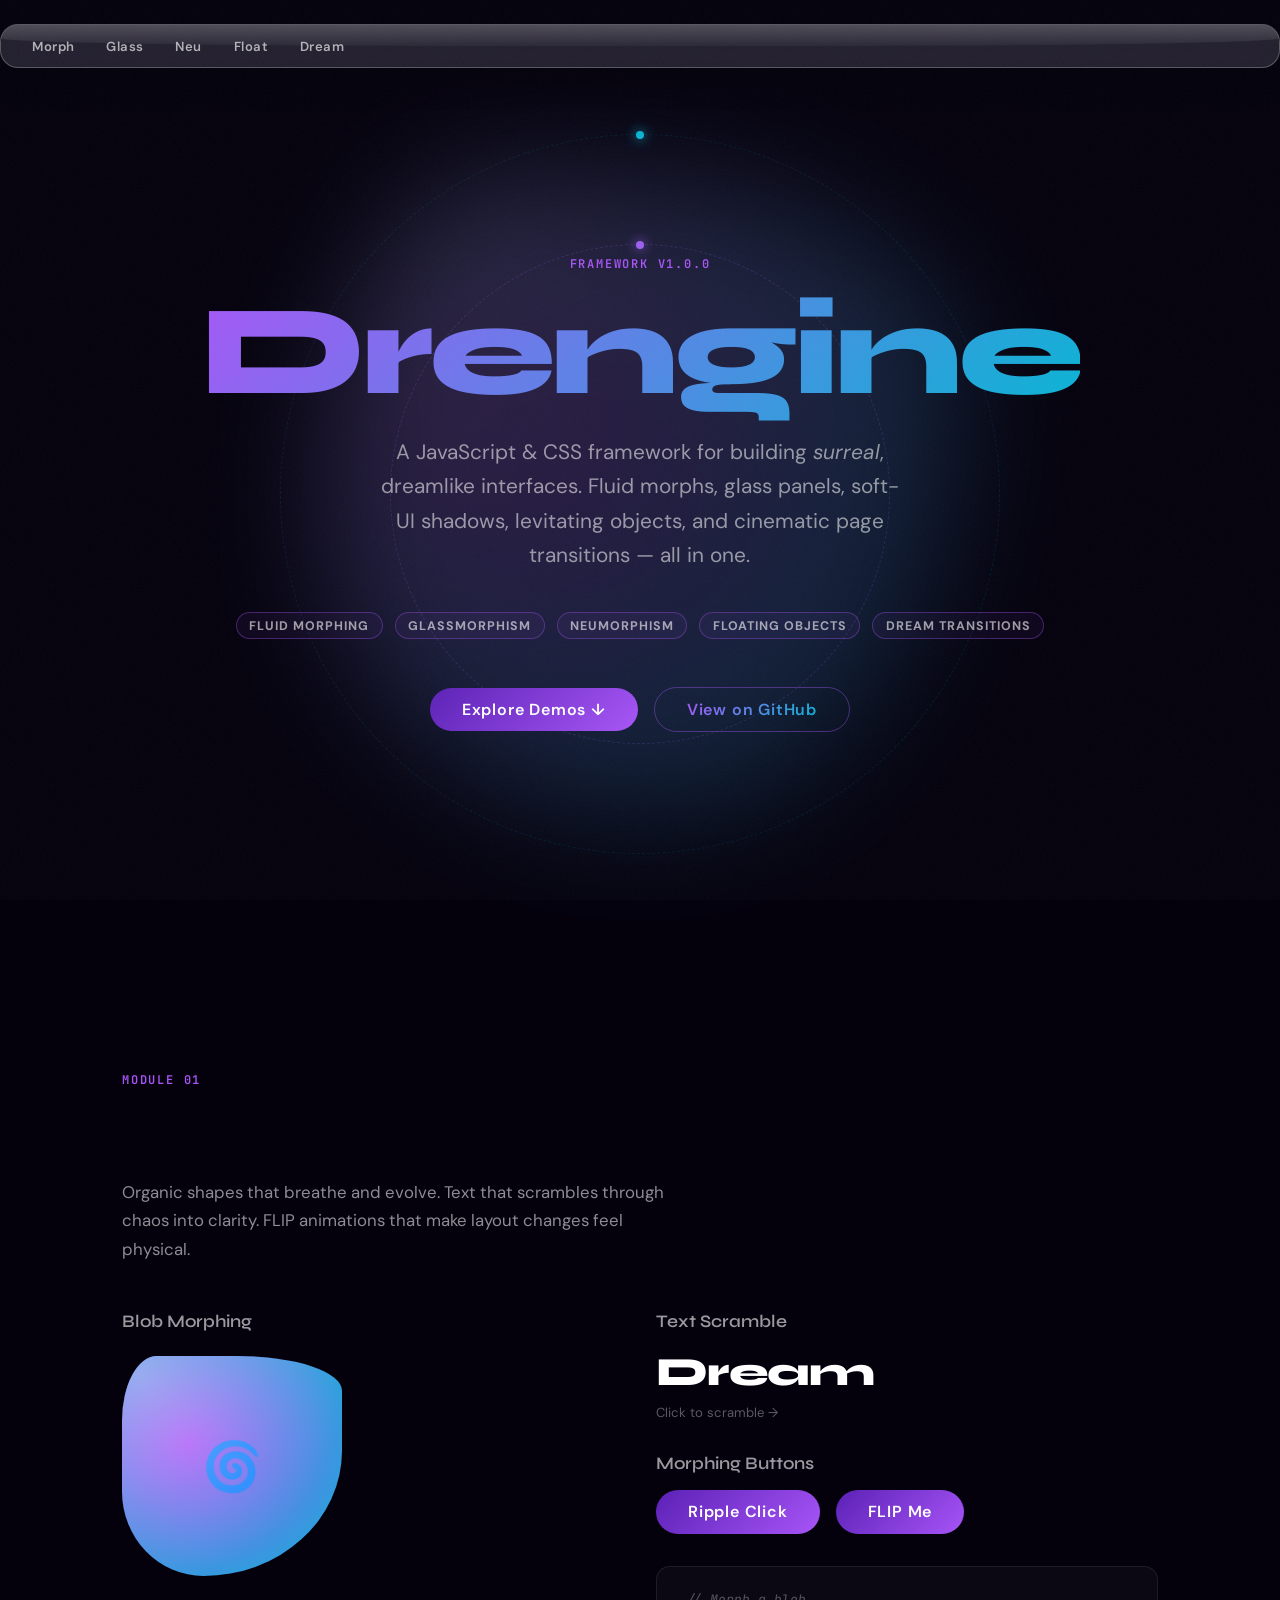
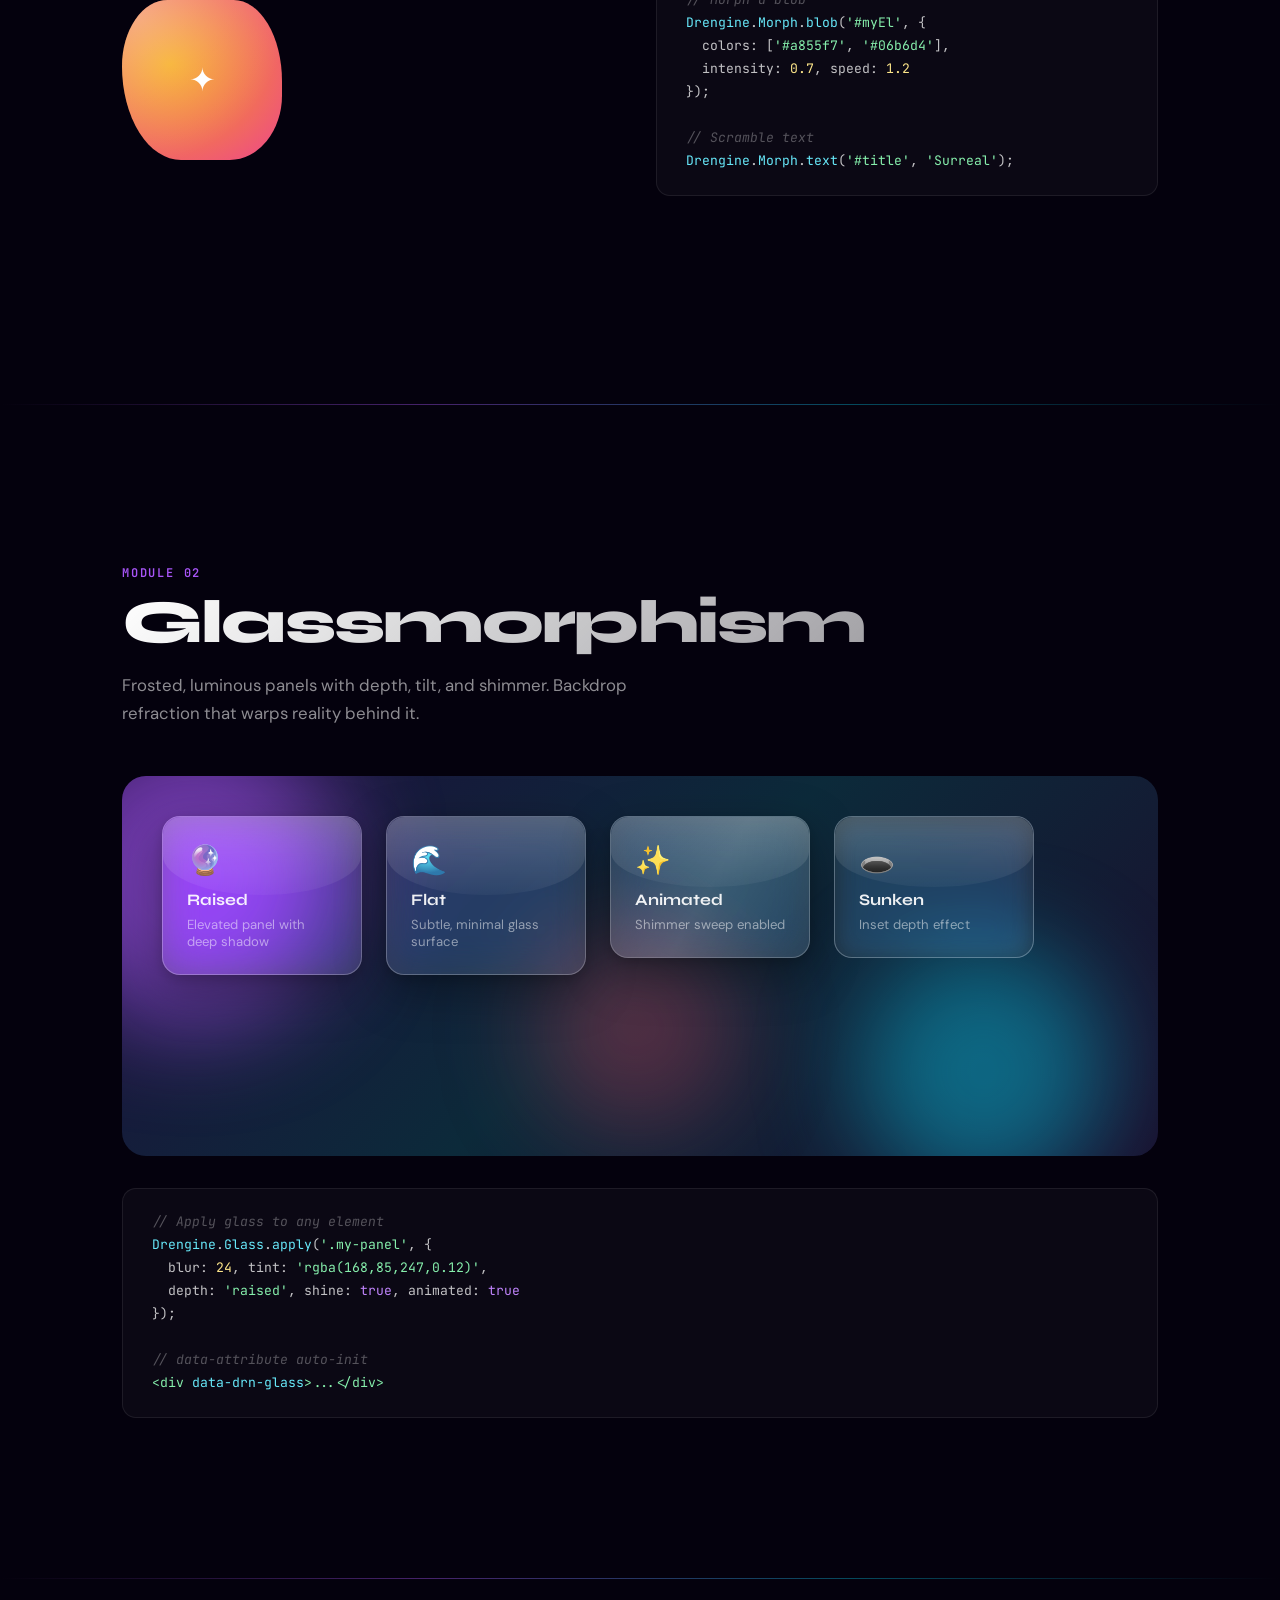
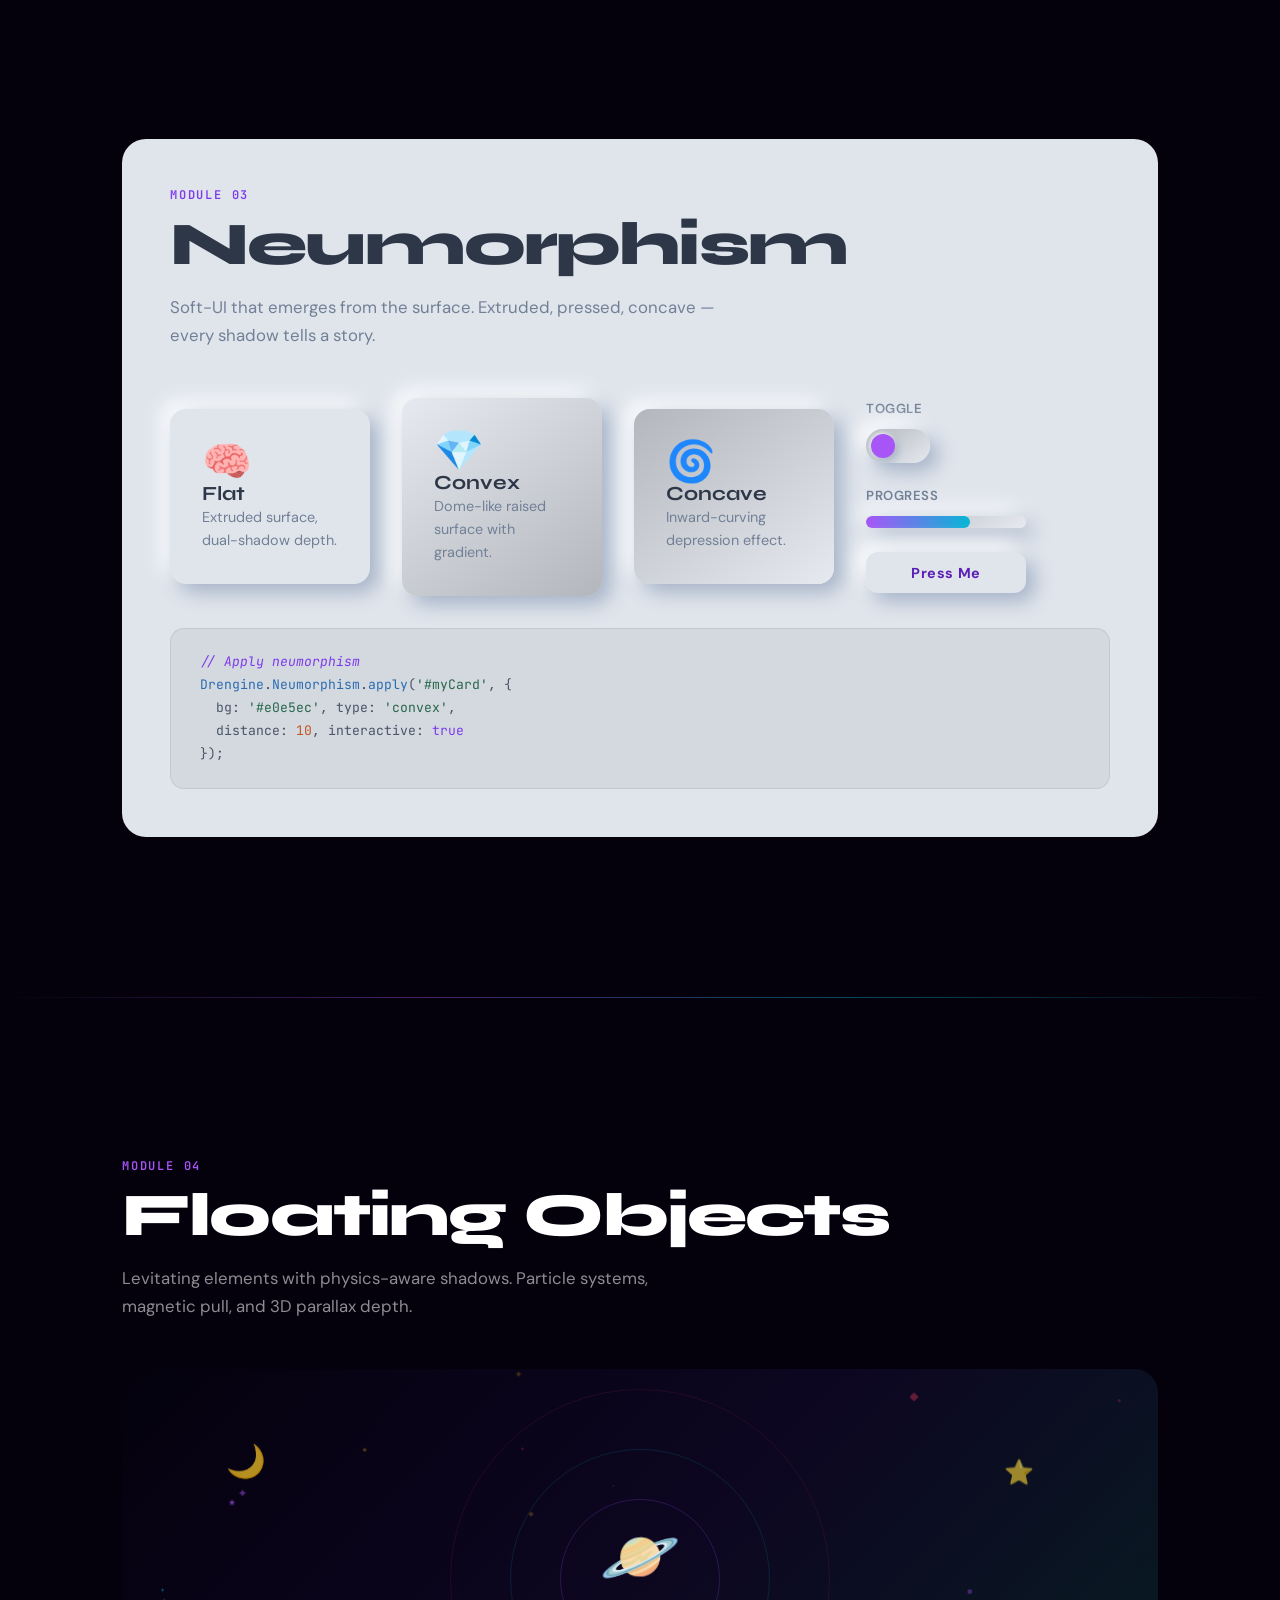
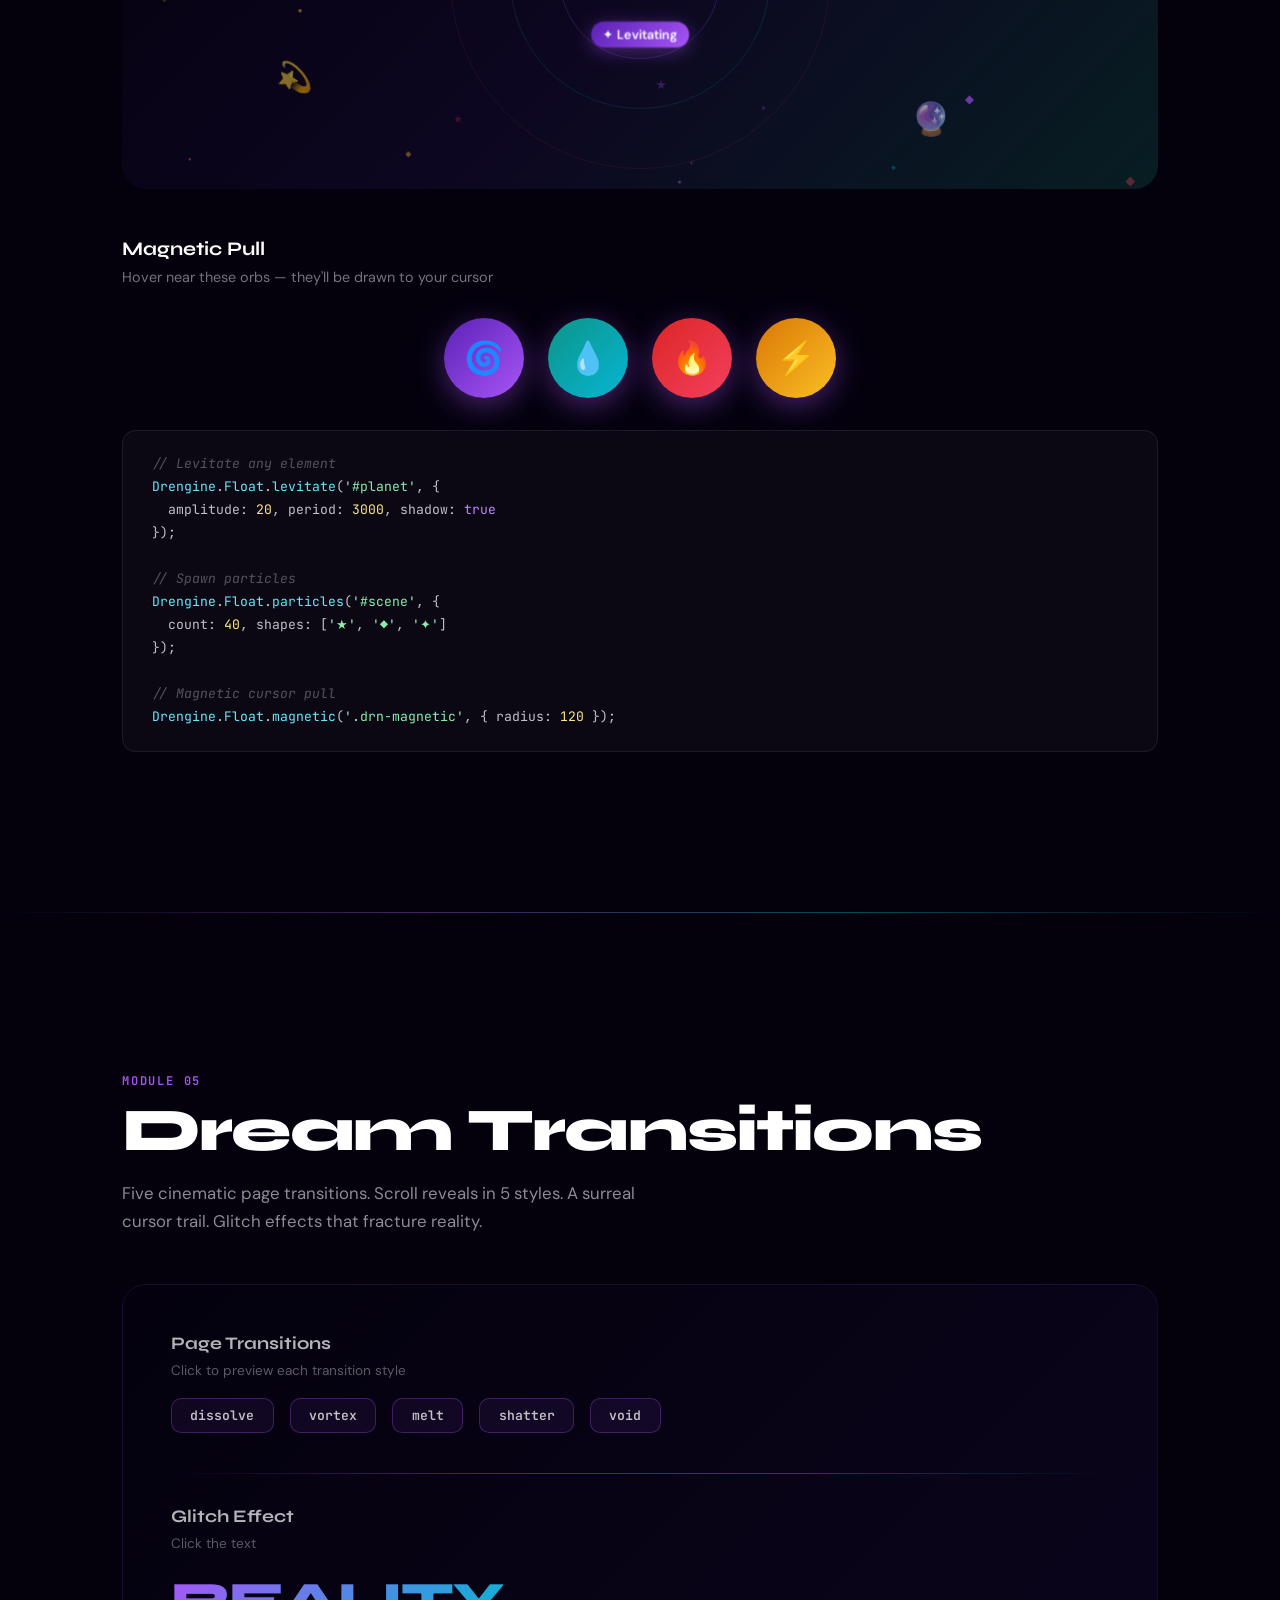
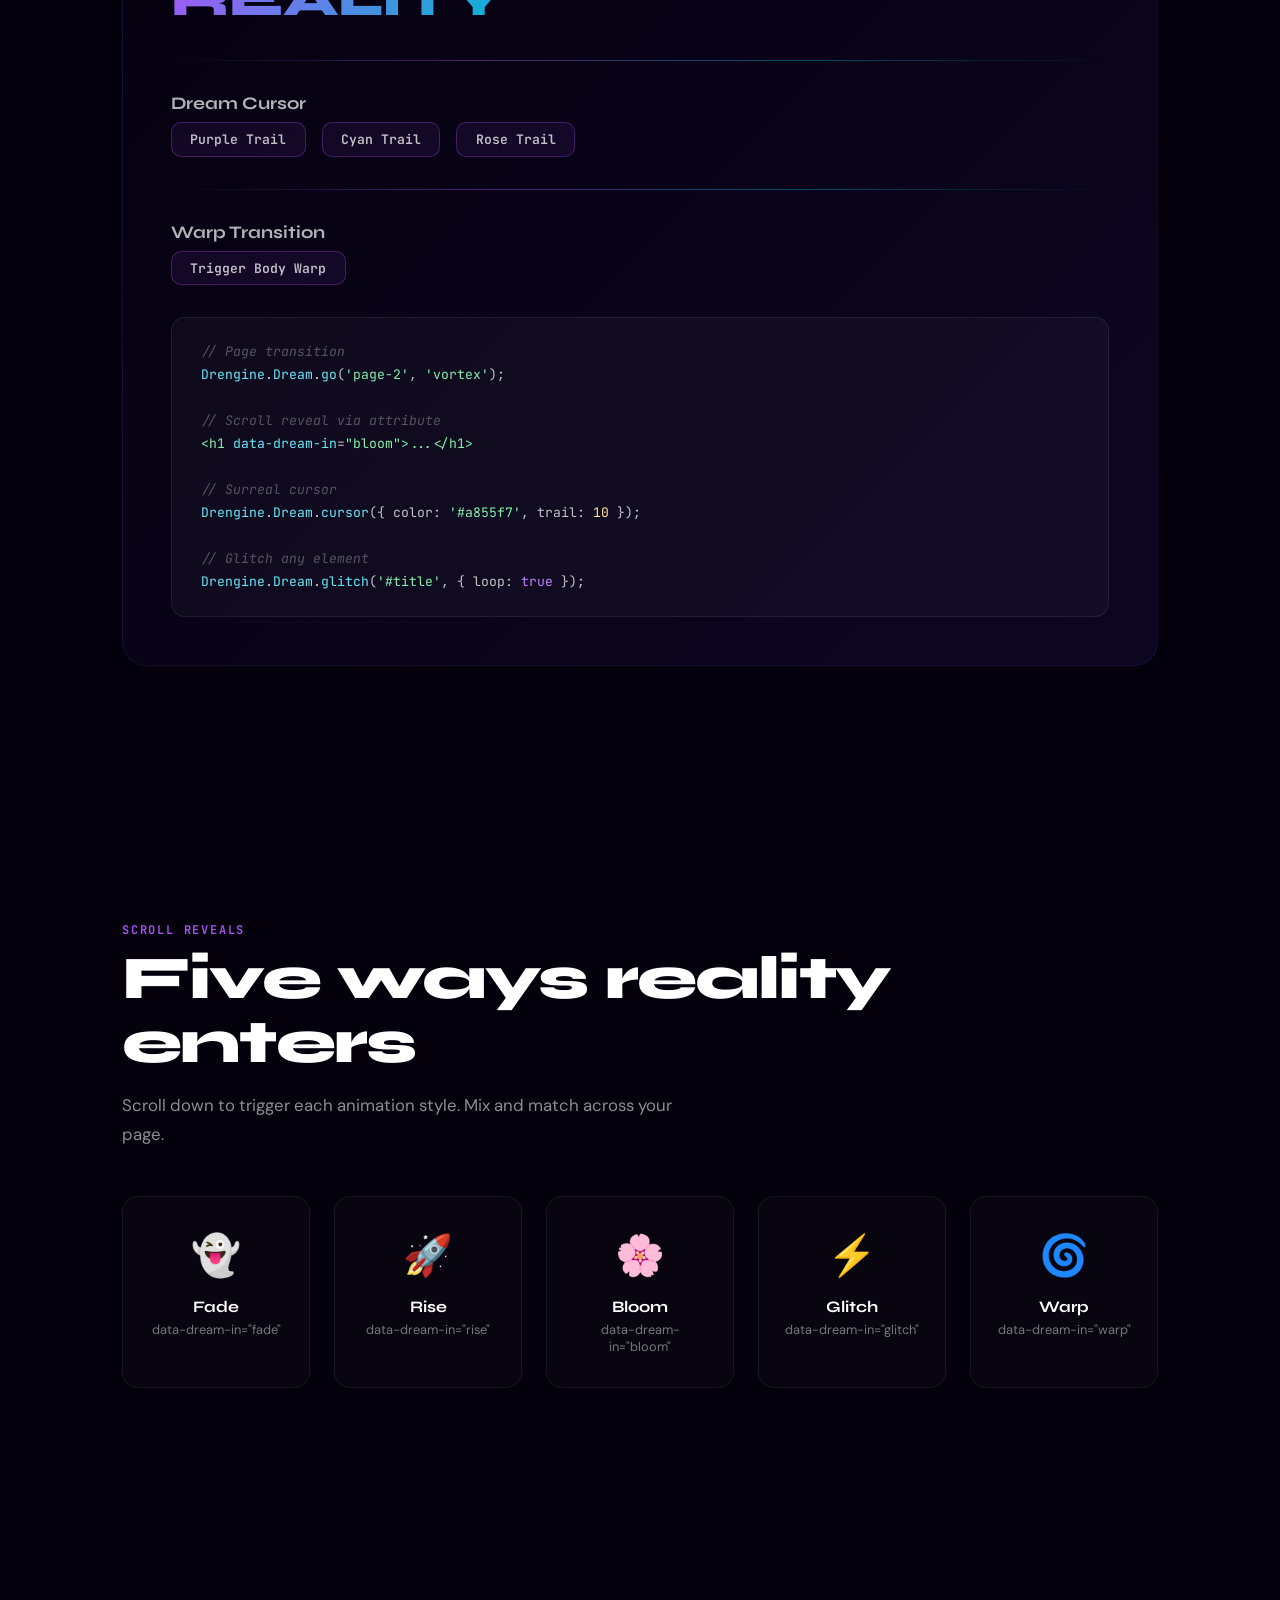
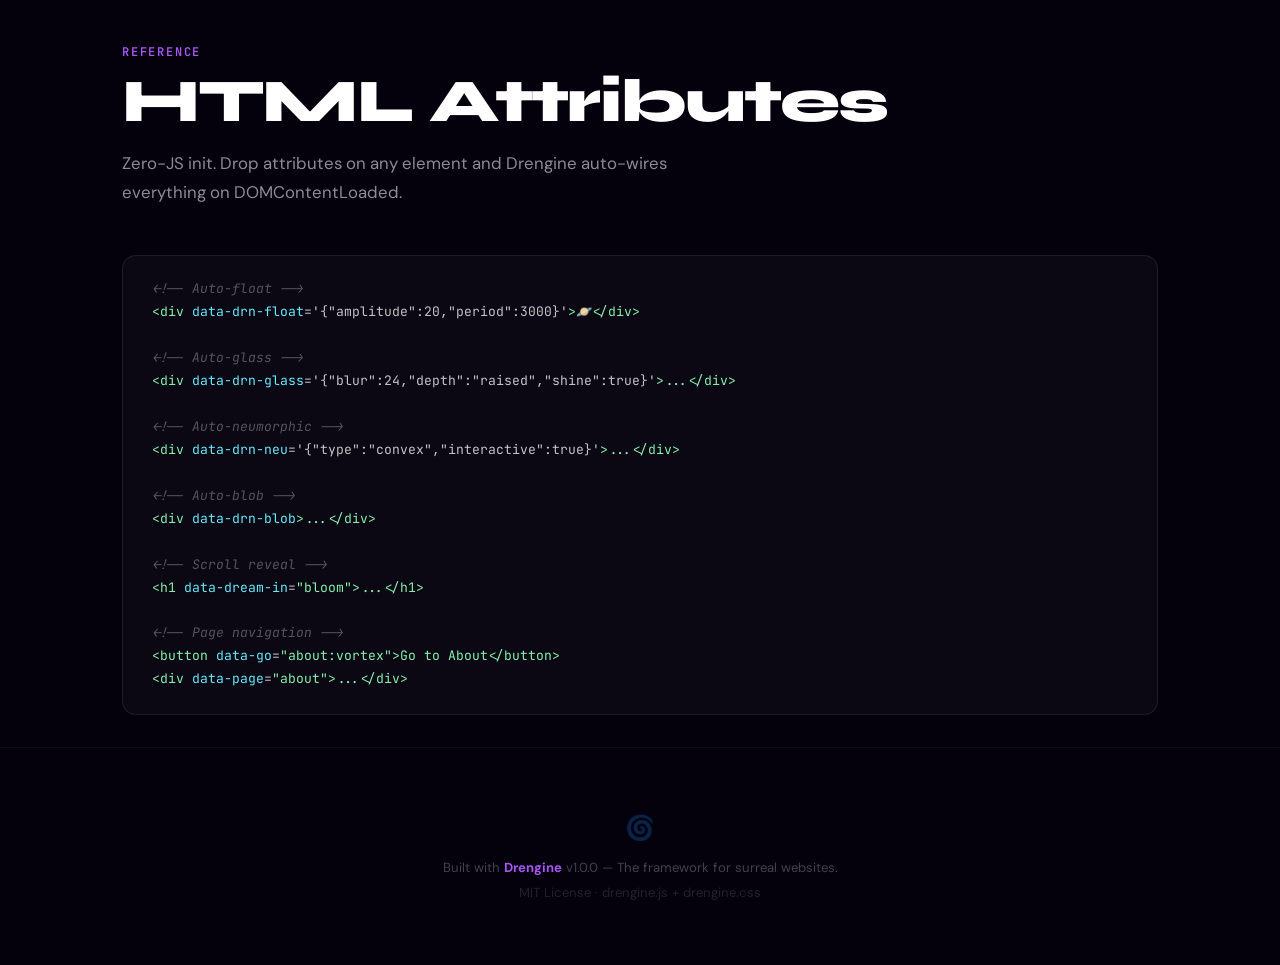
==== index.html @ a4bec778 "Add files via upload" ====
<!DOCTYPE html>
<html lang="en">
<head>
  <meta charset="UTF-8" />
  <meta name="viewport" content="width=device-width, initial-scale=1.0" />
  <title>Drengine — Surreal Web Framework Demo</title>

  <!-- Fonts -->
  <link rel="preconnect" href="https://fonts.googleapis.com" />
  <link rel="preconnect" href="https://fonts.gstatic.com" crossorigin />
  <link href="https://fonts.googleapis.com/css2?family=Syne:wght@400;700;800&family=DM+Sans:ital,opsz,wght@0,9..40,300;0,9..40,400;0,9..40,600;1,9..40,300&family=JetBrains+Mono:wght@400;600&display=swap" rel="stylesheet" />

  <!-- Drengine CSS -->
  <link rel="stylesheet" href="drengine.css" />

  <style>
    /* ── Page Shell ───────────────────────────────────────────────── */
    html { scroll-behavior: smooth; }

    body {
      background: #04010d;
      color: #fff;
      font-family: 'DM Sans', sans-serif;
      overflow-x: hidden;
    }

    /* ── Navbar ───────────────────────────────────────────────────── */
    nav {
      position: fixed;
      top: 1.5rem;
      left: 50%;
      transform: translateX(-50%);
      z-index: 1000;
      display: flex;
      gap: 0.5rem;
      padding: 0.5rem 1.2rem;
      border-radius: 99px;
    }

    nav a {
      color: rgba(255,255,255,0.65);
      text-decoration: none;
      font-size: 0.82rem;
      font-weight: 600;
      padding: 0.35em 0.9em;
      border-radius: 99px;
      transition: color 0.2s, background 0.2s;
      letter-spacing: 0.04em;
    }
    nav a:hover { color: #fff; background: rgba(168,85,247,0.25); }

    /* ── Section layout ───────────────────────────────────────────── */
    section {
      padding: 8rem 2rem;
      max-width: 1100px;
      margin: 0 auto;
    }

    .section-tag {
      font-size: 0.75rem;
      letter-spacing: 0.15em;
      text-transform: uppercase;
      color: var(--drn-aurora);
      margin-bottom: 0.6rem;
      font-family: 'JetBrains Mono', monospace;
      font-weight: 600;
    }

    .section-title {
      font-family: 'Syne', serif;
      font-size: clamp(2.2rem, 5vw, 3.8rem);
      font-weight: 800;
      line-height: 1.05;
      letter-spacing: -0.03em;
      margin-bottom: 1rem;
    }

    .section-desc {
      font-size: 1.05rem;
      line-height: 1.7;
      color: rgba(255,255,255,0.55);
      max-width: 560px;
      margin-bottom: 3rem;
    }

    /* ── Demo grids ───────────────────────────────────────────────── */
    .demo-grid {
      display: grid;
      gap: 2rem;
    }
    .demo-grid--2 { grid-template-columns: repeat(auto-fit, minmax(280px, 1fr)); }
    .demo-grid--3 { grid-template-columns: repeat(auto-fit, minmax(220px, 1fr)); }

    /* ── Hero ─────────────────────────────────────────────────────── */
    #hero {
      min-height: 100vh;
      display: flex;
      flex-direction: column;
      align-items: center;
      justify-content: center;
      text-align: center;
      position: relative;
      padding: 0 2rem;
      overflow: hidden;
    }

    #hero .hero-blob {
      position: absolute;
      width: 640px;
      height: 640px;
      opacity: 0.25;
      filter: blur(60px);
      top: 50%;
      left: 50%;
      transform: translate(-50%, -50%);
    }

    #hero .hero-content { position: relative; z-index: 2; }

    #hero h1 {
      font-family: 'Syne', serif;
      font-size: clamp(3.5rem, 10vw, 8rem);
      font-weight: 800;
      letter-spacing: -0.04em;
      line-height: 0.95;
      margin-bottom: 1.4rem;
    }

    #hero p {
      font-size: clamp(1rem, 2vw, 1.3rem);
      color: rgba(255,255,255,0.55);
      max-width: 520px;
      margin: 0 auto 2.5rem;
      line-height: 1.65;
    }

    .hero-badges {
      display: flex;
      gap: 0.75rem;
      flex-wrap: wrap;
      justify-content: center;
      margin-bottom: 3rem;
    }

    .hero-badge {
      padding: 0.35em 1em;
      border-radius: 99px;
      font-size: 0.78rem;
      font-weight: 700;
      letter-spacing: 0.08em;
      text-transform: uppercase;
      border: 1px solid rgba(168,85,247,0.35);
      color: rgba(255,255,255,0.6);
      background: rgba(168,85,247,0.06);
    }

    /* orbital decoration */
    .orbit-wrap {
      position: absolute;
      width: 500px;
      height: 500px;
      border-radius: 50%;
      border: 1px dashed rgba(168,85,247,0.2);
      top: 50%;
      left: 50%;
      transform: translate(-50%, -50%);
      animation: spin-slow 25s linear infinite;
      pointer-events: none;
    }
    .orbit-wrap--2 {
      width: 720px;
      height: 720px;
      border-color: rgba(6,182,212,0.12);
      animation-duration: 40s;
      animation-direction: reverse;
    }

    @keyframes spin-slow { to { transform: translate(-50%, -50%) rotate(360deg); } }

    .orbit-dot {
      position: absolute;
      width: 8px; height: 8px;
      border-radius: 50%;
      background: var(--drn-aurora);
      top: -4px; left: 50%;
      margin-left: -4px;
      box-shadow: 0 0 12px var(--drn-aurora);
    }
    .orbit-dot--cyan { background: var(--drn-cyan); box-shadow: 0 0 12px var(--drn-cyan); }

    /* ── Code block ───────────────────────────────────────────────── */
    .code-block {
      background: rgba(255,255,255,0.03);
      border: 1px solid rgba(255,255,255,0.08);
      border-radius: 14px;
      padding: 1.4rem 1.8rem;
      font-family: 'JetBrains Mono', monospace;
      font-size: 0.82rem;
      line-height: 1.75;
      color: rgba(255,255,255,0.75);
      overflow-x: auto;
    }
    .code-block .c-keyword { color: #c084fc; }
    .code-block .c-fn      { color: #67e8f9; }
    .code-block .c-str     { color: #86efac; }
    .code-block .c-comment { color: rgba(255,255,255,0.3); font-style: italic; }
    .code-block .c-num     { color: #fde68a; }

    /* ── Morph section ────────────────────────────────────────────── */
    .blob-demo {
      width: 220px; height: 220px;
      display: flex; align-items: center; justify-content: center;
      font-size: 3rem;
    }

    .btn-row { display: flex; gap: 1rem; flex-wrap: wrap; align-items: center; }

    /* ── Glass section ────────────────────────────────────────────── */
    .glass-scene {
      position: relative;
      min-height: 380px;
      border-radius: 24px;
      overflow: hidden;
      background: linear-gradient(135deg, #1e0f3c, #0c2a3a, #1a0f2e);
    }

    .glass-scene__bg-blobs {
      position: absolute;
      inset: 0;
      pointer-events: none;
    }

    .bg-blob {
      position: absolute;
      border-radius: 50%;
      filter: blur(50px);
    }

    .glass-cards {
      position: relative;
      z-index: 2;
      display: flex;
      flex-wrap: wrap;
      gap: 1.5rem;
      padding: 2.5rem;
      align-items: flex-start;
    }

    .g-card { padding: 1.5rem; width: 200px; }

    .g-card__icon { font-size: 1.8rem; margin-bottom: 0.7rem; }
    .g-card__label {
      font-family: 'Syne', serif;
      font-size: 1rem; font-weight: 700;
      margin-bottom: 0.4rem;
      color: rgba(255,255,255,0.92);
    }
    .g-card__sub { font-size: 0.82rem; color: rgba(255,255,255,0.5); }

    /* ── Neumorphism section ──────────────────────────────────────── */
    .neu-scene {
      background: #e0e5ec;
      border-radius: 24px;
      padding: 3rem;
    }

    .neu-scene .section-title,
    .neu-scene .section-tag,
    .neu-scene .section-desc { color: #2d3748; }
    .neu-scene .section-tag  { color: #7c3aed; }
    .neu-scene .section-desc { color: #718096; }

    .neu-grid {
      display: flex; gap: 2rem; flex-wrap: wrap; align-items: center;
    }

    .neu-card-demo {
      padding: 2rem;
      width: 200px;
    }

    .neu-toggle {
      width: 64px; height: 34px;
      border-radius: 99px;
      position: relative;
      cursor: pointer;
      transition: 0.3s;
    }

    .neu-toggle::after {
      content: '';
      position: absolute;
      width: 24px; height: 24px;
      border-radius: 50%;
      top: 5px; left: 5px;
      background: #a855f7;
      transition: transform 0.3s var(--drn-ease-spring),
                  box-shadow 0.3s ease;
      box-shadow: 3px 3px 8px #a3b1c6, -1px -1px 5px #fff;
    }

    .neu-toggle.on::after { transform: translateX(30px); }

    .neu-progress-wrap {
      width: 160px;
    }

    .neu-progress-track {
      height: 12px;
      border-radius: 99px;
      overflow: hidden;
      margin-top: 0.75rem;
    }

    .neu-progress-fill {
      height: 100%;
      background: linear-gradient(90deg, #a855f7, #06b6d4);
      border-radius: 99px;
      width: 65%;
      transition: width 0.6s var(--drn-ease-spring);
    }

    .neu-label {
      font-family: 'DM Sans', sans-serif;
      font-size: 0.82rem;
      color: #718096;
      font-weight: 600;
      letter-spacing: 0.04em;
      text-transform: uppercase;
    }

    /* ── Float section ────────────────────────────────────────────── */
    .float-scene {
      position: relative;
      min-height: 420px;
      border-radius: 24px;
      overflow: hidden;
      background: linear-gradient(135deg, #04010d, #0d0621, #071e22);
    }

    .float-center {
      position: absolute;
      top: 50%; left: 50%;
      transform: translate(-50%, -50%);
      text-align: center;
    }

    .float-icon {
      font-size: 4rem;
      display: block;
      margin: 0 auto 1rem;
    }

    .float-ring {
      position: absolute;
      top: 50%; left: 50%;
      transform: translate(-50%, -50%);
      border-radius: 50%;
      border: 1px solid rgba(168,85,247,0.2);
    }

    .float-ring:nth-child(1) { width: 160px; height: 160px; animation: drn-ring-pulse 2.5s ease-in-out infinite; }
    .float-ring:nth-child(2) { width: 260px; height: 260px; animation: drn-ring-pulse 3.5s ease-in-out infinite 0.5s; border-color: rgba(6,182,212,0.15); }
    .float-ring:nth-child(3) { width: 380px; height: 380px; animation: drn-ring-pulse 5s ease-in-out infinite 1s; border-color: rgba(244,63,94,0.1); }

    .mag-demo {
      display: flex; gap: 1.5rem; flex-wrap: wrap; justify-content: center;
      margin-top: 2rem;
    }

    .mag-item {
      width: 80px; height: 80px;
      border-radius: 50%;
      background: linear-gradient(135deg, var(--drn-iris), var(--drn-aurora));
      display: flex; align-items: center; justify-content: center;
      font-size: 2rem;
      cursor: none;
      box-shadow: 0 8px 30px rgba(168,85,247,0.4);
      transition: transform 0.1s linear;
    }

    /* ── Dream section ────────────────────────────────────────────── */
    .dream-scene {
      background: linear-gradient(135deg, #04010d, #0d0621);
      border-radius: 24px;
      padding: 3rem;
      border: 1px solid rgba(168,85,247,0.1);
    }

    .transition-btns {
      display: flex; gap: 1rem; flex-wrap: wrap;
    }

    .drn-btn-transition {
      padding: 0.6em 1.4em;
      border-radius: 10px;
      border: 1px solid rgba(168,85,247,0.3);
      background: rgba(168,85,247,0.08);
      color: rgba(255,255,255,0.75);
      cursor: pointer;
      font-family: 'JetBrains Mono', monospace;
      font-size: 0.82rem;
      font-weight: 600;
      transition: all 0.2s ease;
    }
    .drn-btn-transition:hover {
      background: rgba(168,85,247,0.2);
      color: #fff;
      border-color: rgba(168,85,247,0.6);
      transform: translateY(-2px);
    }

    .glitch-demo {
      margin-top: 2rem;
    }

    .glitch-text {
      font-family: 'Syne', serif;
      font-size: clamp(1.8rem, 4vw, 3rem);
      font-weight: 800;
      cursor: pointer;
      display: inline-block;
      letter-spacing: -0.02em;
    }

    /* ── Scroll reveal demos ──────────────────────────────────────── */
    .reveal-grid {
      display: grid;
      grid-template-columns: repeat(auto-fit, minmax(180px, 1fr));
      gap: 1.5rem;
    }

    .reveal-card {
      padding: 2rem 1.5rem;
      border-radius: 16px;
      border: 1px solid rgba(255,255,255,0.06);
      background: rgba(255,255,255,0.02);
      text-align: center;
    }

    .reveal-card__icon { font-size: 2.5rem; margin-bottom: 1rem; display: block; }
    .reveal-card__title {
      font-family: 'Syne', serif;
      font-size: 1rem; font-weight: 700;
      margin-bottom: 0.3rem;
    }
    .reveal-card__sub { font-size: 0.8rem; color: rgba(255,255,255,0.45); }

    /* ── Footer ───────────────────────────────────────────────────── */
    footer {
      text-align: center;
      padding: 4rem 2rem;
      color: rgba(255,255,255,0.25);
      font-size: 0.82rem;
      border-top: 1px solid rgba(255,255,255,0.04);
    }
    footer strong { color: var(--drn-aurora); }
  </style>
</head>
<body class="drn-bg-noise">

<!-- ────────────────── NAV ──────────────────────────────────────── -->
<nav class="drn-glass drn-glass--shine">
  <a href="#morph">Morph</a>
  <a href="#glass">Glass</a>
  <a href="#neu">Neu</a>
  <a href="#float">Float</a>
  <a href="#dream">Dream</a>
</nav>

<!-- ────────────────── HERO ─────────────────────────────────────── -->
<section id="hero">
  <!-- Orbital rings -->
  <div class="orbit-wrap">
    <div class="orbit-dot"></div>
  </div>
  <div class="orbit-wrap orbit-wrap--2">
    <div class="orbit-dot orbit-dot--cyan"></div>
  </div>

  <!-- Ambient blob -->
  <div class="hero-blob" id="heroblob"></div>

  <div class="hero-content">
    <div class="section-tag" style="margin-bottom:1.2rem">Framework v1.0.0</div>
    <h1>
      <span class="drn-text-dream">Drengine</span><br/>
    </h1>
    <p>A JavaScript &amp; CSS framework for building <em>surreal</em>, dreamlike interfaces. Fluid morphs, glass panels, soft-UI shadows, levitating objects, and cinematic page transitions — all in one.</p>

    <div class="hero-badges">
      <span class="hero-badge">Fluid Morphing</span>
      <span class="hero-badge">Glassmorphism</span>
      <span class="hero-badge">Neumorphism</span>
      <span class="hero-badge">Floating Objects</span>
      <span class="hero-badge">Dream Transitions</span>
    </div>

    <div class="btn-row" style="justify-content:center">
      <button class="drn-btn-morph" onclick="Drengine.Morph.ripple(this, event)">
        <span>Explore Demos ↓</span>
      </button>
      <button class="drn-btn-morph" style="background:transparent;border:1px solid rgba(168,85,247,0.4)" onclick="Drengine.Morph.ripple(this, event)">
        <span style="background: linear-gradient(135deg,#a855f7,#06b6d4);-webkit-background-clip:text;-webkit-text-fill-color:transparent">View on GitHub</span>
      </button>
    </div>
  </div>
</section>

<!-- ────────────────── 1. MORPH ─────────────────────────────────── -->
<section id="morph">
  <div class="section-tag">Module 01</div>
  <h2 class="section-title drn-text-glow" data-dream-in="rise">Fluid Morphing UI</h2>
  <p class="section-desc">Organic shapes that breathe and evolve. Text that scrambles through chaos into clarity. FLIP animations that make layout changes feel physical.</p>

  <div class="demo-grid demo-grid--2" style="margin-bottom:3rem">
    <!-- Blob demo -->
    <div style="display:flex;flex-direction:column;gap:1.5rem;align-items:flex-start">
      <h3 style="font-family:'Syne',serif;font-size:1.1rem;color:rgba(255,255,255,0.6);font-weight:600">Blob Morphing</h3>
      <div class="blob-demo drn-center" id="blob1">🌀</div>
      <div class="blob-demo drn-center" id="blob2" style="width:160px;height:160px;font-size:2rem;">✦</div>
    </div>

    <!-- Text morph + buttons -->
    <div style="display:flex;flex-direction:column;gap:2rem">
      <div>
        <h3 style="font-family:'Syne',serif;font-size:1.1rem;color:rgba(255,255,255,0.6);margin-bottom:1rem;font-weight:600">Text Scramble</h3>
        <div id="morph-text" style="font-family:'Syne',serif;font-size:2.5rem;font-weight:800;letter-spacing:-0.03em;cursor:pointer;color:#fff" onclick="cycleMorphText()">Dream</div>
        <p style="font-size:0.82rem;color:rgba(255,255,255,0.35);margin-top:0.5rem">Click to scramble →</p>
      </div>

      <div>
        <h3 style="font-family:'Syne',serif;font-size:1.1rem;color:rgba(255,255,255,0.6);margin-bottom:1rem;font-weight:600">Morphing Buttons</h3>
        <div class="btn-row">
          <button class="drn-btn-morph" onclick="Drengine.Morph.ripple(this, event)"><span>Ripple Click</span></button>
          <button class="drn-btn-morph" id="flipbtn" onclick="Drengine.Morph.flip(this, ()=>{this.classList.toggle('expanded')}, {duration:500})" style="transition:padding 0s"><span>FLIP Me</span></button>
        </div>
      </div>

      <div class="code-block">
<span class="c-comment">// Morph a blob</span><br/>
<span class="c-fn">Drengine</span>.<span class="c-fn">Morph</span>.<span class="c-fn">blob</span>(<span class="c-str">'#myEl'</span>, {<br/>
&nbsp;&nbsp;colors: [<span class="c-str">'#a855f7'</span>, <span class="c-str">'#06b6d4'</span>],<br/>
&nbsp;&nbsp;intensity: <span class="c-num">0.7</span>, speed: <span class="c-num">1.2</span><br/>
});<br/><br/>
<span class="c-comment">// Scramble text</span><br/>
<span class="c-fn">Drengine</span>.<span class="c-fn">Morph</span>.<span class="c-fn">text</span>(<span class="c-str">'#title'</span>, <span class="c-str">'Surreal'</span>);
      </div>
    </div>
  </div>
</section>

<hr class="drn-divider" />

<!-- ────────────────── 2. GLASS ─────────────────────────────────── -->
<section id="glass">
  <div class="section-tag">Module 02</div>
  <h2 class="section-title" data-dream-in="bloom" style="background:linear-gradient(135deg,#fff,rgba(255,255,255,0.5));-webkit-background-clip:text;-webkit-text-fill-color:transparent;background-clip:text">Glassmorphism</h2>
  <p class="section-desc">Frosted, luminous panels with depth, tilt, and shimmer. Backdrop refraction that warps reality behind it.</p>

  <div class="glass-scene">
    <!-- Background blobs for glass to refract -->
    <div class="glass-scene__bg-blobs">
      <div class="bg-blob" style="width:300px;height:300px;top:-50px;left:-80px;background:rgba(168,85,247,0.6)"></div>
      <div class="bg-blob" style="width:250px;height:250px;bottom:-40px;right:50px;background:rgba(6,182,212,0.5)"></div>
      <div class="bg-blob" style="width:200px;height:200px;top:40%;left:40%;background:rgba(244,63,94,0.3)"></div>
    </div>

    <div class="glass-cards">
      <!-- Raised glass card -->
      <div class="drn-glass drn-glass--raised drn-glass--shine g-card" id="gc1">
        <div class="g-card__icon">🔮</div>
        <div class="g-card__label">Raised</div>
        <div class="g-card__sub">Elevated panel with deep shadow</div>
      </div>

      <!-- Flat glass card -->
      <div class="drn-glass drn-glass--flat drn-glass--shine g-card" id="gc2" style="--drn-tint:rgba(6,182,212,0.1);--drn-border:1px solid rgba(6,182,212,0.3)">
        <div class="g-card__icon">🌊</div>
        <div class="g-card__label">Flat</div>
        <div class="g-card__sub">Subtle, minimal glass surface</div>
      </div>

      <!-- Animated shimmer -->
      <div class="drn-glass drn-glass--raised drn-glass--shine drn-glass--animated g-card" id="gc3" style="--drn-tint:rgba(244,63,94,0.1);--drn-border:1px solid rgba(244,63,94,0.3)">
        <div class="g-card__icon">✨</div>
        <div class="g-card__label">Animated</div>
        <div class="g-card__sub">Shimmer sweep enabled</div>
      </div>

      <!-- Sunken glass -->
      <div class="drn-glass drn-glass--sunken g-card" id="gc4" style="--drn-tint:rgba(255,255,255,0.05)">
        <div class="g-card__icon">🕳️</div>
        <div class="g-card__label">Sunken</div>
        <div class="g-card__sub">Inset depth effect</div>
      </div>
    </div>
  </div>

  <div style="margin-top:2rem">
    <div class="code-block">
<span class="c-comment">// Apply glass to any element</span><br/>
<span class="c-fn">Drengine</span>.<span class="c-fn">Glass</span>.<span class="c-fn">apply</span>(<span class="c-str">'.my-panel'</span>, {<br/>
&nbsp;&nbsp;blur: <span class="c-num">24</span>, tint: <span class="c-str">'rgba(168,85,247,0.12)'</span>,<br/>
&nbsp;&nbsp;depth: <span class="c-str">'raised'</span>, shine: <span class="c-keyword">true</span>, animated: <span class="c-keyword">true</span><br/>
});<br/><br/>
<span class="c-comment">// data-attribute auto-init</span><br/>
<span class="c-str">&lt;div</span> <span class="c-fn">data-drn-glass</span><span class="c-str">&gt;...&lt;/div&gt;</span>
    </div>
  </div>
</section>

<hr class="drn-divider" />

<!-- ────────────────── 3. NEUMORPHISM ───────────────────────────── -->
<section id="neu">
  <div class="neu-scene">
    <div class="section-tag">Module 03</div>
    <h2 class="section-title" data-dream-in="rise" style="-webkit-text-fill-color:#2d3748;background:none">Neumorphism</h2>
    <p class="section-desc" style="color:#718096">Soft-UI that emerges from the surface. Extruded, pressed, concave — every shadow tells a story.</p>

    <div class="neu-grid">
      <!-- Flat card -->
      <div class="drn-neumorphic drn-neumorphic--flat neu-card-demo" id="neu1">
        <div class="drn-neu-card__icon">🧠</div>
        <div class="drn-neu-card__title">Flat</div>
        <div class="drn-neu-card__body">Extruded surface, dual-shadow depth.</div>
      </div>

      <!-- Convex card -->
      <div class="drn-neumorphic drn-neumorphic--convex neu-card-demo" id="neu2">
        <div class="drn-neu-card__icon">💎</div>
        <div class="drn-neu-card__title">Convex</div>
        <div class="drn-neu-card__body">Dome-like raised surface with gradient.</div>
      </div>

      <!-- Concave card -->
      <div class="drn-neumorphic drn-neumorphic--concave neu-card-demo" id="neu3">
        <div class="drn-neu-card__icon">🌀</div>
        <div class="drn-neu-card__title">Concave</div>
        <div class="drn-neu-card__body">Inward-curving depression effect.</div>
      </div>

      <!-- Interactive elements -->
      <div style="display:flex;flex-direction:column;gap:1.5rem;justify-content:center">
        <!-- Toggle -->
        <div>
          <div class="neu-label" style="margin-bottom:0.75rem">Toggle</div>
          <div class="drn-neumorphic drn-neumorphic--concave neu-toggle" id="neu-toggle" onclick="this.classList.toggle('on')"></div>
        </div>

        <!-- Progress -->
        <div class="neu-progress-wrap">
          <div class="neu-label">Progress</div>
          <div class="drn-neumorphic drn-neumorphic--concave neu-progress-track">
            <div class="neu-progress-fill"></div>
          </div>
        </div>

        <!-- Interactive press -->
        <button class="drn-neumorphic drn-neumorphic--flat" id="neu-btn"
          style="padding:0.8em 1.6em;cursor:pointer;font-family:'DM Sans',sans-serif;font-weight:700;font-size:0.9rem;color:#5b21b6;border:none;border-radius:12px;letter-spacing:0.04em">
          Press Me
        </button>
      </div>
    </div>

    <div style="margin-top:2rem">
      <div class="code-block" style="background:rgba(0,0,0,0.05);border-color:rgba(0,0,0,0.08);color:#4a5568">
<span style="color:#7c3aed;font-style:italic">// Apply neumorphism</span><br/>
<span style="color:#2b6cb0">Drengine</span>.<span style="color:#2b6cb0">Neumorphism</span>.<span style="color:#2b6cb0">apply</span>(<span style="color:#276749">'#myCard'</span>, {<br/>
&nbsp;&nbsp;bg: <span style="color:#276749">'#e0e5ec'</span>, type: <span style="color:#276749">'convex'</span>,<br/>
&nbsp;&nbsp;distance: <span style="color:#c05621">10</span>, interactive: <span style="color:#7c3aed">true</span><br/>
});
      </div>
    </div>
  </div>
</section>

<hr class="drn-divider" />

<!-- ────────────────── 4. FLOAT ─────────────────────────────────── -->
<section id="float">
  <div class="section-tag">Module 04</div>
  <h2 class="section-title" data-dream-in="bloom">Floating Objects</h2>
  <p class="section-desc">Levitating elements with physics-aware shadows. Particle systems, magnetic pull, and 3D parallax depth.</p>

  <!-- Float scene -->
  <div class="float-scene" id="float-scene">
    <!-- Rings -->
    <div class="float-ring"></div>
    <div class="float-ring"></div>
    <div class="float-ring"></div>

    <!-- Center levitating element -->
    <div class="float-center">
      <div class="float-icon" id="float-main" data-drn-float>🪐</div>
      <div class="drn-float-badge" style="animation-delay:0.5s" data-drn-float='{"amplitude":8,"period":2500}'>
        ✦ Levitating
      </div>
    </div>

    <!-- Scattered floating objects -->
    <div style="position:absolute;top:15%;left:10%" data-drn-float='{"amplitude":12,"period":2800,"phase":1}'>
      <div style="font-size:2rem;opacity:0.7">🌙</div>
    </div>
    <div style="position:absolute;top:20%;right:12%" data-drn-float='{"amplitude":16,"period":3200,"phase":2.5}'>
      <div style="font-size:1.5rem;opacity:0.6">⭐</div>
    </div>
    <div style="position:absolute;bottom:20%;left:15%" data-drn-float='{"amplitude":10,"period":2200,"phase":0.8}'>
      <div style="font-size:1.8rem;opacity:0.5">💫</div>
    </div>
    <div style="position:absolute;bottom:15%;right:20%" data-drn-float='{"amplitude":14,"period":3600,"phase":1.8}'>
      <div style="font-size:2rem;opacity:0.6">🔮</div>
    </div>
  </div>

  <!-- Magnetic demo -->
  <div style="margin-top:3rem">
    <h3 style="font-family:'Syne',serif;font-size:1.2rem;font-weight:700;margin-bottom:0.5rem">Magnetic Pull</h3>
    <p style="font-size:0.9rem;color:rgba(255,255,255,0.45);margin-bottom:1.5rem">Hover near these orbs — they'll be drawn to your cursor</p>
    <div class="mag-demo">
      <div class="mag-item drn-magnetic">🌀</div>
      <div class="mag-item drn-magnetic" style="background:linear-gradient(135deg,#0d9488,#06b6d4)">💧</div>
      <div class="mag-item drn-magnetic" style="background:linear-gradient(135deg,#dc2626,#f43f5e)">🔥</div>
      <div class="mag-item drn-magnetic" style="background:linear-gradient(135deg,#d97706,#fbbf24)">⚡</div>
    </div>
  </div>

  <div class="code-block" style="margin-top:2rem">
<span class="c-comment">// Levitate any element</span><br/>
<span class="c-fn">Drengine</span>.<span class="c-fn">Float</span>.<span class="c-fn">levitate</span>(<span class="c-str">'#planet'</span>, {<br/>
&nbsp;&nbsp;amplitude: <span class="c-num">20</span>, period: <span class="c-num">3000</span>, shadow: <span class="c-keyword">true</span><br/>
});<br/><br/>
<span class="c-comment">// Spawn particles</span><br/>
<span class="c-fn">Drengine</span>.<span class="c-fn">Float</span>.<span class="c-fn">particles</span>(<span class="c-str">'#scene'</span>, {<br/>
&nbsp;&nbsp;count: <span class="c-num">40</span>, shapes: [<span class="c-str">'★'</span>, <span class="c-str">'◆'</span>, <span class="c-str">'✦'</span>]<br/>
});<br/><br/>
<span class="c-comment">// Magnetic cursor pull</span><br/>
<span class="c-fn">Drengine</span>.<span class="c-fn">Float</span>.<span class="c-fn">magnetic</span>(<span class="c-str">'.drn-magnetic'</span>, { radius: <span class="c-num">120</span> });
  </div>
</section>

<hr class="drn-divider" />

<!-- ────────────────── 5. DREAM ─────────────────────────────────── -->
<section id="dream">
  <div class="section-tag">Module 05</div>
  <h2 class="section-title" data-dream-in="warp">Dream Transitions</h2>
  <p class="section-desc">Five cinematic page transitions. Scroll reveals in 5 styles. A surreal cursor trail. Glitch effects that fracture reality.</p>

  <div class="dream-scene">
    <!-- Transitions -->
    <div style="margin-bottom:2.5rem">
      <h3 style="font-family:'Syne',serif;font-size:1.1rem;font-weight:700;margin-bottom:0.5rem;color:rgba(255,255,255,0.7)">Page Transitions</h3>
      <p style="font-size:0.85rem;color:rgba(255,255,255,0.35);margin-bottom:1.2rem">Click to preview each transition style</p>
      <div class="transition-btns">
        <button class="drn-btn-transition" onclick="previewTransition('dissolve')">dissolve</button>
        <button class="drn-btn-transition" onclick="previewTransition('vortex')">vortex</button>
        <button class="drn-btn-transition" onclick="previewTransition('melt')">melt</button>
        <button class="drn-btn-transition" onclick="previewTransition('shatter')">shatter</button>
        <button class="drn-btn-transition" onclick="previewTransition('void')">void</button>
      </div>
    </div>

    <hr class="drn-divider" />

    <!-- Glitch -->
    <div class="glitch-demo">
      <h3 style="font-family:'Syne',serif;font-size:1.1rem;font-weight:700;margin-bottom:0.5rem;color:rgba(255,255,255,0.7)">Glitch Effect</h3>
      <p style="font-size:0.85rem;color:rgba(255,255,255,0.35);margin-bottom:1.2rem">Click the text</p>
      <div class="glitch-text drn-text-dream" id="glitch-demo" data-text="REALITY" onclick="Drengine.Dream.glitch(this,{intensity:0.8,duration:800})">REALITY</div>
    </div>

    <hr class="drn-divider" />

    <!-- Cursor -->
    <div>
      <h3 style="font-family:'Syne',serif;font-size:1.1rem;font-weight:700;margin-bottom:0.5rem;color:rgba(255,255,255,0.7)">Dream Cursor</h3>
      <div class="btn-row">
        <button class="drn-btn-transition" onclick="Drengine.Dream.cursor({color:'#a855f7',trail:8})">Purple Trail</button>
        <button class="drn-btn-transition" onclick="Drengine.Dream.cursor({color:'#06b6d4',trail:12})">Cyan Trail</button>
        <button class="drn-btn-transition" onclick="Drengine.Dream.cursor({color:'#f43f5e',trail:6,size:18})">Rose Trail</button>
      </div>
    </div>

    <hr class="drn-divider" />

    <!-- Warp -->
    <div>
      <h3 style="font-family:'Syne',serif;font-size:1.1rem;font-weight:700;margin-bottom:0.5rem;color:rgba(255,255,255,0.7)">Warp Transition</h3>
      <button class="drn-btn-transition" onclick="Drengine.Dream.warp(()=>console.log('mid-warp callback'))">Trigger Body Warp</button>
    </div>

    <div style="margin-top:2rem">
      <div class="code-block">
<span class="c-comment">// Page transition</span><br/>
<span class="c-fn">Drengine</span>.<span class="c-fn">Dream</span>.<span class="c-fn">go</span>(<span class="c-str">'page-2'</span>, <span class="c-str">'vortex'</span>);<br/><br/>
<span class="c-comment">// Scroll reveal via attribute</span><br/>
<span class="c-str">&lt;h1</span> <span class="c-fn">data-dream-in</span>=<span class="c-str">"bloom"</span><span class="c-str">&gt;...&lt;/h1&gt;</span><br/><br/>
<span class="c-comment">// Surreal cursor</span><br/>
<span class="c-fn">Drengine</span>.<span class="c-fn">Dream</span>.<span class="c-fn">cursor</span>({ color: <span class="c-str">'#a855f7'</span>, trail: <span class="c-num">10</span> });<br/><br/>
<span class="c-comment">// Glitch any element</span><br/>
<span class="c-fn">Drengine</span>.<span class="c-fn">Dream</span>.<span class="c-fn">glitch</span>(<span class="c-str">'#title'</span>, { loop: <span class="c-keyword">true</span> });
      </div>
    </div>
  </div>
</section>

<!-- ────────────────── SCROLL REVEALS ───────────────────────────── -->
<section>
  <div class="section-tag">Scroll Reveals</div>
  <h2 class="section-title" data-dream-in="fade">Five ways reality enters</h2>
  <p class="section-desc">Scroll down to trigger each animation style. Mix and match across your page.</p>

  <div class="reveal-grid">
    <div class="reveal-card" data-dream-in="fade">
      <span class="reveal-card__icon">👻</span>
      <div class="reveal-card__title">Fade</div>
      <div class="reveal-card__sub">data-dream-in="fade"</div>
    </div>
    <div class="reveal-card" data-dream-in="rise">
      <span class="reveal-card__icon">🚀</span>
      <div class="reveal-card__title">Rise</div>
      <div class="reveal-card__sub">data-dream-in="rise"</div>
    </div>
    <div class="reveal-card" data-dream-in="bloom">
      <span class="reveal-card__icon">🌸</span>
      <div class="reveal-card__title">Bloom</div>
      <div class="reveal-card__sub">data-dream-in="bloom"</div>
    </div>
    <div class="reveal-card" data-dream-in="glitch">
      <span class="reveal-card__icon">⚡</span>
      <div class="reveal-card__title">Glitch</div>
      <div class="reveal-card__sub">data-dream-in="glitch"</div>
    </div>
    <div class="reveal-card" data-dream-in="warp">
      <span class="reveal-card__icon">🌀</span>
      <div class="reveal-card__title">Warp</div>
      <div class="reveal-card__sub">data-dream-in="warp"</div>
    </div>
  </div>
</section>

<!-- ────────────────── QUICK REFERENCE ──────────────────────────── -->
<section style="padding-bottom:2rem">
  <div class="section-tag">Reference</div>
  <h2 class="section-title" data-dream-in="rise">HTML Attributes</h2>
  <p class="section-desc">Zero-JS init. Drop attributes on any element and Drengine auto-wires everything on DOMContentLoaded.</p>

  <div class="code-block">
<span class="c-comment">&lt;!-- Auto-float --&gt;</span><br/>
<span class="c-str">&lt;div</span> <span class="c-fn">data-drn-float</span>='{"amplitude":20,"period":3000}'<span class="c-str">&gt;🪐&lt;/div&gt;</span><br/><br/>
<span class="c-comment">&lt;!-- Auto-glass --&gt;</span><br/>
<span class="c-str">&lt;div</span> <span class="c-fn">data-drn-glass</span>='{"blur":24,"depth":"raised","shine":true}'<span class="c-str">&gt;...&lt;/div&gt;</span><br/><br/>
<span class="c-comment">&lt;!-- Auto-neumorphic --&gt;</span><br/>
<span class="c-str">&lt;div</span> <span class="c-fn">data-drn-neu</span>='{"type":"convex","interactive":true}'<span class="c-str">&gt;...&lt;/div&gt;</span><br/><br/>
<span class="c-comment">&lt;!-- Auto-blob --&gt;</span><br/>
<span class="c-str">&lt;div</span> <span class="c-fn">data-drn-blob</span><span class="c-str">&gt;...&lt;/div&gt;</span><br/><br/>
<span class="c-comment">&lt;!-- Scroll reveal --&gt;</span><br/>
<span class="c-str">&lt;h1</span> <span class="c-fn">data-dream-in</span>=<span class="c-str">"bloom"</span><span class="c-str">&gt;...&lt;/h1&gt;</span><br/><br/>
<span class="c-comment">&lt;!-- Page navigation --&gt;</span><br/>
<span class="c-str">&lt;button</span> <span class="c-fn">data-go</span>=<span class="c-str">"about:vortex"</span><span class="c-str">&gt;Go to About&lt;/button&gt;</span><br/>
<span class="c-str">&lt;div</span> <span class="c-fn">data-page</span>=<span class="c-str">"about"</span><span class="c-str">&gt;...&lt;/div&gt;</span>
  </div>
</section>

<!-- ────────────────── FOOTER ───────────────────────────────────── -->
<footer>
  <div style="font-size:1.5rem;margin-bottom:1rem">🌀</div>
  Built with <strong>Drengine</strong> v1.0.0 — The framework for surreal websites.<br/>
  <div style="margin-top:0.5rem;opacity:0.5">MIT License · drengine.js + drengine.css</div>
</footer>

<!-- Drengine JS -->
<script src="drengine.js"></script>
<script>
  // ── Hero blob ──────────────────────────────────────────────────
  Drengine.Morph.blob('#heroblob', {
    colors: ['#5b21b6', '#a855f7', '#06b6d4', '#0d9488'],
    intensity: 0.5, speed: 0.6
  });

  // ── Blob demos ─────────────────────────────────────────────────
  Drengine.Morph.blob('#blob1', {
    colors: ['#f43f5e', '#a855f7', '#3b82f6', '#06b6d4'],
    intensity: 0.8, speed: 1.2
  });
  Drengine.Morph.blob('#blob2', {
    colors: ['#fbbf24', '#f59e0b', '#f43f5e', '#ec4899'],
    intensity: 0.65, speed: 0.9
  });

  // ── Text morph ─────────────────────────────────────────────────
  const morphWords = ['Dream', 'Surreal', 'Warp', 'Flux', 'Beyond'];
  let morphIdx = 0;
  window.cycleMorphText = () => {
    morphIdx = (morphIdx + 1) % morphWords.length;
    Drengine.Morph.text('#morph-text', morphWords[morphIdx]);
  };

  // ── Glass tilt (auto via Glass.apply in JS) ─────────────────────
  ['#gc1','#gc2','#gc3','#gc4'].forEach(id => {
    Drengine.Glass.apply(id);
  });

  // ── Neumorphism interactive ─────────────────────────────────────
  Drengine.Neumorphism.apply('#neu-btn', { interactive: true });

  // ── Magnetic orbs ──────────────────────────────────────────────
  Drengine.Float.magnetic('.drn-magnetic', { radius: 130, strength: 0.5 });

  // ── Floating particles in float scene ──────────────────────────
  Drengine.Float.particles('#float-scene', {
    count: 25,
    shapes: ['✦', '◆', '●', '·', '★'],
    colors: ['rgba(168,85,247,0.7)','rgba(6,182,212,0.7)','rgba(244,63,94,0.5)','rgba(251,191,36,0.5)'],
    minSize: 4, maxSize: 14,
    minSpeed: 20, maxSpeed: 60,
  });

  // ── Dream cursor (default off — user clicks to enable) ─────────
  // Drengine.Dream.cursor(); // Uncomment to enable globally

  // ── Glitch periodic on title ───────────────────────────────────
  setTimeout(() => {
    Drengine.Dream.glitch('#glitch-demo', { loop: true, intensity: 0.5, duration: 600 });
  }, 2500);

  // ── Transition preview helper ──────────────────────────────────
  window.previewTransition = (type) => {
    const ov = document.querySelector('.drn-dream-overlay') || (() => {
      Drengine.Dream.init();
      return document.querySelector('.drn-dream-overlay');
    })();
    ov.className = `drn-dream-overlay drn-dream--${type}`;
    ov.classList.add('drn-dream-overlay--in');
    setTimeout(() => {
      ov.classList.remove('drn-dream-overlay--in');
      ov.classList.add('drn-dream-overlay--out');
      setTimeout(() => {
        ov.className = 'drn-dream-overlay';
      }, 900);
    }, 600);
  };

  // ── Ripple on hero buttons ─────────────────────────────────────
  document.querySelectorAll('.drn-btn-morph').forEach(btn => {
    btn.addEventListener('click', e => Drengine.Morph.ripple(btn, e));
  });
</script>
</body>
</html>
---- drengine.css ----
:root {
  /* Palette */
  --drn-void:       #04010d;
  --drn-nebula:     #0d0621;
  --drn-iris:       #5b21b6;
  --drn-aurora:     #a855f7;
  --drn-cyan:       #06b6d4;
  --drn-rose:       #f43f5e;
  --drn-gold:       #fbbf24;
  --drn-white:      #ffffff;
  --drn-mist:       rgba(255,255,255,0.06);

  /* Typography */
  --drn-font-display: 'Syne', 'Abril Fatface', Georgia, serif;
  --drn-font-body:    'DM Sans', 'Outfit', system-ui, sans-serif;
  --drn-font-mono:    'JetBrains Mono', 'Fira Code', monospace;

  /* Timing */
  --drn-t-fast:   160ms;
  --drn-t-mid:    380ms;
  --drn-t-slow:   700ms;
  --drn-t-dream:  900ms;

  /* Easing */
  --drn-ease-spring: cubic-bezier(0.34, 1.56, 0.64, 1);
  --drn-ease-dream:  cubic-bezier(0.76, 0, 0.24, 1);
  --drn-ease-soft:   cubic-bezier(0.25, 0.46, 0.45, 0.94);
}

*, *::before, *::after { box-sizing: border-box; margin: 0; padding: 0; }

.drn-scene {
  position: relative;
  overflow: hidden;
  min-height: 100vh;
  background: var(--drn-void);
}


/* ═══════════════════════════════════════════════════════════════════
   2. MORPH — Fluid Shapes & Morphing UI
   ═══════════════════════════════════════════════════════════════════ */

/* ── Blob base ───────────────────────────────────────────────────── */
.drn-blob {
  display:   inline-block;
  position:  relative;
  border-radius: 60% 40% 30% 70% / 60% 30% 70% 40%;
  transition: border-radius 1.2s ease-in-out, background 1s ease;
  will-change: border-radius, background;
  overflow: hidden;
}

.drn-blob::after {
  content: '';
  position: absolute;
  inset: -20%;
  background: radial-gradient(ellipse at 20% 20%,
    rgba(255,255,255,0.35) 0%,
    transparent 60%);
  pointer-events: none;
  border-radius: inherit;
}

/* ── Ripple ──────────────────────────────────────────────────────── */
.drn-ripple {
  position:     absolute;
  transform:    translate(-50%, -50%) scale(0);
  width:        var(--r, 200px);
  height:       var(--r, 200px);
  border-radius: 50%;
  background:   radial-gradient(circle, rgba(255,255,255,0.25), transparent 70%);
  pointer-events: none;
  animation:    drn-ripple-expand 700ms var(--drn-ease-dream) forwards;
}

@keyframes drn-ripple-expand {
  to { transform: translate(-50%, -50%) scale(1); opacity: 0; }
}

/* ── Morph text scramble — no specific class needed, handled by JS ── */

/* ── Fluid border shape utility ─────────────────────────────────── */
.drn-morph-border {
  animation: drn-morph-shape 8s ease-in-out infinite;
}

@keyframes drn-morph-shape {
  0%,100% { border-radius: 60% 40% 30% 70% / 60% 30% 70% 40%; }
  25%     { border-radius: 30% 60% 70% 40% / 50% 60% 30% 60%; }
  50%     { border-radius: 50% 60% 30% 60% / 30% 60% 70% 40%; }
  75%     { border-radius: 70% 30% 50% 40% / 40% 50% 60% 50%; }
}

/* ── Liquid hover button ─────────────────────────────────────────── */
.drn-btn-morph {
  position:   relative;
  display:    inline-block;
  padding:    0.7em 2em;
  border:     none;
  cursor:     pointer;
  font-family: var(--drn-font-body);
  font-size:  1rem;
  font-weight: 600;
  letter-spacing: 0.05em;
  color:      var(--drn-white);
  background: linear-gradient(135deg, var(--drn-iris), var(--drn-aurora));
  border-radius: 50px;
  overflow:   hidden;
  transition: border-radius var(--drn-t-mid) var(--drn-ease-spring),
              transform      var(--drn-t-fast) ease,
              box-shadow     var(--drn-t-mid) ease;
}

.drn-btn-morph::before {
  content: '';
  position: absolute;
  inset: 0;
  background: linear-gradient(135deg, var(--drn-cyan), var(--drn-aurora));
  opacity: 0;
  transition: opacity var(--drn-t-mid) ease;
  border-radius: inherit;
}

.drn-btn-morph:hover {
  border-radius: 8px 40px 8px 40px;
  transform: scale(1.04) translateY(-2px);
  box-shadow: 0 12px 40px rgba(168, 85, 247, 0.5),
              0 4px 16px rgba(6, 182, 212, 0.3);
}
.drn-btn-morph:hover::before { opacity: 1; }
.drn-btn-morph:active { transform: scale(0.97); }

.drn-btn-morph span { position: relative; z-index: 1; }


/* ═══════════════════════════════════════════════════════════════════
   3. GLASS — Glassmorphism
   ═══════════════════════════════════════════════════════════════════ */

.drn-glass {
  --drn-blur:   18px;
  --drn-tint:   rgba(255,255,255,0.12);
  --drn-border: 1px solid rgba(255,255,255,0.25);
  --drn-shadow: 0 8px 32px rgba(0,0,0,0.25);

  backdrop-filter:         blur(var(--drn-blur)) saturate(180%);
  -webkit-backdrop-filter: blur(var(--drn-blur)) saturate(180%);
  background:   var(--drn-tint);
  border:       var(--drn-border);
  box-shadow:   var(--drn-shadow);
  border-radius: 18px;
  position:     relative;
  overflow:     hidden;
  transition:   transform var(--drn-t-mid) var(--drn-ease-spring),
                box-shadow var(--drn-t-mid) ease;
  will-change:  transform;
}

/* Depth variants */
.drn-glass--flat    { box-shadow: 0 2px 12px rgba(0,0,0,0.2); }
.drn-glass--raised  { box-shadow: 0 16px 48px rgba(0,0,0,0.35), 0 4px 12px rgba(0,0,0,0.15); }
.drn-glass--sunken  { box-shadow: inset 0 4px 20px rgba(0,0,0,0.3); }

/* Inner shine pseudo-element */
.drn-glass--shine::before {
  content: '';
  position: absolute;
  top: 0; left: 0;
  right: 0;
  height: 50%;
  background: linear-gradient(
    180deg,
    rgba(255,255,255,0.20) 0%,
    rgba(255,255,255,0.04) 100%
  );
  border-radius: 18px 18px 50% 50%;
  pointer-events: none;
  z-index: 1;
}

/* Animated shimmer */
.drn-glass--animated::after {
  content: '';
  position: absolute;
  inset: -100%;
  background: linear-gradient(
    120deg,
    transparent 30%,
    rgba(255,255,255,0.12) 50%,
    transparent 70%
  );
  animation: drn-glass-shimmer 4s linear infinite;
  pointer-events: none;
  z-index: 2;
}

@keyframes drn-glass-shimmer {
  from { transform: translateX(-100%) translateY(-100%) rotate(30deg); }
  to   { transform: translateX(100%)  translateY(100%)  rotate(30deg); }
}

/* Glass Panel component */
.drn-glass-panel {
  padding: 1.8rem 2rem;
  position: relative;
}

.drn-glass-panel__title {
  font-family: var(--drn-font-display);
  font-size: 1.3rem;
  font-weight: 700;
  color: rgba(255,255,255,0.95);
  margin-bottom: 0.75rem;
  letter-spacing: -0.01em;
}

.drn-glass-panel__body {
  font-family: var(--drn-font-body);
  font-size: 0.95rem;
  line-height: 1.65;
  color: rgba(255,255,255,0.72);
}

/* Refraction lens */
.drn-refract {
  position: relative;
  isolation: isolate;
}

.drn-refract::before {
  content: '';
  position: absolute;
  inset: 0;
  backdrop-filter: blur(6px) hue-rotate(calc(var(--drn-hue, 200) * 1deg)) saturate(var(--drn-sat, 80%));
  -webkit-backdrop-filter: blur(6px) hue-rotate(calc(var(--drn-hue, 200) * 1deg)) saturate(var(--drn-sat, 80%));
  border-radius: inherit;
  pointer-events: none;
  z-index: 0;
}


/* ═══════════════════════════════════════════════════════════════════
   4. NEUMORPHISM
   ═══════════════════════════════════════════════════════════════════ */

.drn-neumorphic {
  --neu-bg:    #e0e5ec;
  --neu-light: #ffffff;
  --neu-dark:  #a3b1c6;
  --neu-dist:  8px;
  --neu-blur:  20px;

  background: var(--neu-bg);
  border-radius: 16px;
  transition: box-shadow var(--drn-t-mid) var(--drn-ease-soft),
              transform  var(--drn-t-fast) ease;
}

/* Flat — default, extruded look */
.drn-neumorphic--flat {
  box-shadow:
    var(--neu-dist) var(--neu-dist) var(--neu-blur) var(--neu-dark),
    calc(var(--neu-dist) * -1) calc(var(--neu-dist) * -1) var(--neu-blur) var(--neu-light);
}

/* Convex — raised dome */
.drn-neumorphic--convex {
  background: linear-gradient(
    145deg,
    color-mix(in srgb, var(--neu-bg) 80%, white),
    color-mix(in srgb, var(--neu-bg) 80%, black 20%)
  );
  box-shadow:
    var(--neu-dist) var(--neu-dist) var(--neu-blur) var(--neu-dark),
    calc(var(--neu-dist) * -1) calc(var(--neu-dist) * -1) var(--neu-blur) var(--neu-light);
}

/* Concave — pressed inward */
.drn-neumorphic--concave {
  background: linear-gradient(
    145deg,
    color-mix(in srgb, var(--neu-bg) 80%, black 20%),
    color-mix(in srgb, var(--neu-bg) 80%, white)
  );
  box-shadow:
    var(--neu-dist) var(--neu-dist) var(--neu-blur) var(--neu-dark),
    calc(var(--neu-dist) * -1) calc(var(--neu-dist) * -1) var(--neu-blur) var(--neu-light);
}

/* Pressed — inverted inset */
.drn-neumorphic--pressed {
  box-shadow:
    inset var(--neu-dist) var(--neu-dist) var(--neu-blur) var(--neu-dark),
    inset calc(var(--neu-dist) * -1) calc(var(--neu-dist) * -1) var(--neu-blur) var(--neu-light);
  transform: scale(0.98);
}

/* Neumorphic Card */
.drn-neu-card {
  display: flex;
  flex-direction: column;
  gap: 0.75rem;
}

.drn-neu-card__icon {
  font-size: 2.5rem;
  line-height: 1;
}

.drn-neu-card__title {
  font-family: var(--drn-font-display);
  font-size: 1.25rem;
  font-weight: 700;
  color: #2d3748;
}

.drn-neu-card__body {
  font-family: var(--drn-font-body);
  font-size: 0.9rem;
  color: #718096;
  line-height: 1.6;
}

/* Neumorphic Slider */
.drn-neu-slider {
  -webkit-appearance: none;
  appearance: none;
  width: 100%;
  height: 10px;
  border-radius: 99px;
  outline: none;
  cursor: pointer;
}

.drn-neu-slider::-webkit-slider-thumb {
  -webkit-appearance: none;
  width:  24px;
  height: 24px;
  border-radius: 50%;
  background: var(--neu-bg, #e0e5ec);
  cursor: pointer;
  box-shadow:
    4px 4px 10px var(--neu-dark, #a3b1c6),
    -4px -4px 10px var(--neu-light, #fff);
  transition: box-shadow var(--drn-t-fast) ease;
}

.drn-neu-slider::-webkit-slider-thumb:active {
  box-shadow:
    inset 2px 2px 6px var(--neu-dark, #a3b1c6),
    inset -2px -2px 6px var(--neu-light, #fff);
}


/* ═══════════════════════════════════════════════════════════════════
   5. FLOAT — Levitating Objects
   ═══════════════════════════════════════════════════════════════════ */

.drn-float {
  display: inline-block;
  will-change: transform, filter;
}

/* CSS-only fallback float for elements without JS init */
.drn-float-css {
  animation: drn-levitate 4s ease-in-out infinite;
}

@keyframes drn-levitate {
  0%,100% { transform: translateY(0px)    rotate(-1deg); }
  25%     { transform: translateY(-10px)  rotate(0.5deg); }
  50%     { transform: translateY(-20px)  rotate(1.5deg); }
  75%     { transform: translateY(-8px)   rotate(-0.5deg); }
}

/* Orbit — element orbits a center point */
.drn-orbit {
  animation: drn-orbit-spin 6s linear infinite;
  transform-origin: var(--orbit-radius, 80px) 50%;
}

@keyframes drn-orbit-spin {
  from { transform: rotate(0deg)   translateX(var(--orbit-radius, 80px)) rotate(0deg); }
  to   { transform: rotate(360deg) translateX(var(--orbit-radius, 80px)) rotate(-360deg); }
}

/* Particles container */
.drn-particles-wrap {
  position:  relative;
  overflow:  hidden;
}

.drn-particle {
  position: absolute;
  user-select:    none;
  pointer-events: none;
  will-change:    transform;
  line-height: 1;
}

/* Particle burst (CSS-only fallback) */
.drn-particle-burst {
  animation: drn-burst 0.8s var(--drn-ease-spring) forwards;
}

@keyframes drn-burst {
  from { transform: scale(0) rotate(0deg); opacity:1; }
  to   { transform: scale(1) rotate(360deg) translateY(-60px); opacity:0; }
}

/* Parallax scene */
.drn-parallax-scene {
  position: relative;
}

.drn-parallax-scene [data-depth] {
  transition: transform 0.1s linear;
  will-change: transform;
}

/* Tether — orbiting decorative rings */
.drn-ring {
  border-radius: 50%;
  border: 2px solid rgba(168,85,247,0.3);
  animation: drn-ring-pulse 3s ease-in-out infinite;
  position: absolute;
}

@keyframes drn-ring-pulse {
  0%,100% { transform: scale(1);    opacity: 0.5; }
  50%     { transform: scale(1.15); opacity: 0.2; }
}

/* Floating badge / chip */
.drn-float-badge {
  display:     inline-flex;
  align-items: center;
  gap:         0.4em;
  padding:     0.35em 0.9em;
  border-radius: 99px;
  font-family: var(--drn-font-body);
  font-size:   0.8rem;
  font-weight: 600;
  background:  linear-gradient(135deg, var(--drn-iris), var(--drn-aurora));
  color:       var(--drn-white);
  box-shadow:  0 4px 18px rgba(168,85,247,0.4);
  animation:   drn-levitate 3.5s ease-in-out infinite;
}


/* ═══════════════════════════════════════════════════════════════════
   6. DREAM — Transitions, Reveals, Cursor, Glitch, Warp
   ═══════════════════════════════════════════════════════════════════ */

/* ── Page Transition Overlay ─────────────────────────────────────── */
.drn-dream-overlay {
  position:   fixed;
  inset:      0;
  z-index:    9999;
  pointer-events: none;
  opacity:    0;
}

/* Dissolve */
.drn-dream--dissolve.drn-dream-overlay--in {
  background:  var(--drn-void);
  animation:   drn-fade-in var(--drn-t-dream) var(--drn-ease-dream) forwards;
}
.drn-dream--dissolve.drn-dream-overlay--out {
  background:  var(--drn-void);
  animation:   drn-fade-out var(--drn-t-dream) var(--drn-ease-dream) forwards;
}

@keyframes drn-fade-in  { from { opacity:0; } to { opacity:1; } }
@keyframes drn-fade-out { from { opacity:1; } to { opacity:0; } }

/* Vortex */
.drn-dream--vortex.drn-dream-overlay--in {
  background: radial-gradient(circle, #5b21b6 0%, #04010d 70%);
  animation:  drn-vortex-in var(--drn-t-dream) var(--drn-ease-dream) forwards;
}
.drn-dream--vortex.drn-dream-overlay--out {
  background: radial-gradient(circle, #5b21b6 0%, #04010d 70%);
  animation:  drn-vortex-out var(--drn-t-dream) var(--drn-ease-dream) forwards;
}

@keyframes drn-vortex-in {
  from { opacity:0; transform: scale(0.1) rotate(-180deg); }
  to   { opacity:1; transform: scale(1)   rotate(0deg); }
}
@keyframes drn-vortex-out {
  from { opacity:1; transform: scale(1)   rotate(0deg); }
  to   { opacity:0; transform: scale(0.1) rotate(180deg); }
}

/* Melt */
.drn-dream--melt.drn-dream-overlay--in {
  background: linear-gradient(180deg, var(--drn-aurora), var(--drn-cyan));
  animation: drn-melt-in var(--drn-t-dream) var(--drn-ease-dream) forwards;
  transform-origin: top;
}
.drn-dream--melt.drn-dream-overlay--out {
  background: linear-gradient(180deg, var(--drn-aurora), var(--drn-cyan));
  animation: drn-melt-out var(--drn-t-dream) var(--drn-ease-dream) forwards;
  transform-origin: top;
}

@keyframes drn-melt-in  {
  from { opacity:0; clip-path: inset(0 0 100% 0); }
  to   { opacity:1; clip-path: inset(0 0 0% 0); }
}
@keyframes drn-melt-out {
  from { opacity:1; clip-path: inset(0 0 0% 0); }
  to   { opacity:0; clip-path: inset(100% 0 0% 0); }
}

/* Shatter */
.drn-dream--shatter.drn-dream-overlay--in {
  background:
    repeating-linear-gradient(60deg, rgba(168,85,247,0.15) 0px, rgba(168,85,247,0.15) 1px, transparent 1px, transparent 30px),
    repeating-linear-gradient(-60deg, rgba(6,182,212,0.1) 0px, rgba(6,182,212,0.1) 1px, transparent 1px, transparent 30px),
    var(--drn-void);
  animation: drn-shatter-in var(--drn-t-dream) var(--drn-ease-dream) forwards;
}
.drn-dream--shatter.drn-dream-overlay--out {
  animation: drn-shatter-out var(--drn-t-dream) var(--drn-ease-dream) forwards;
}

@keyframes drn-shatter-in {
  from { opacity:0; filter: blur(30px); transform: skewX(8deg) scale(1.1); }
  to   { opacity:1; filter: blur(0);    transform: skewX(0) scale(1); }
}
@keyframes drn-shatter-out {
  from { opacity:1; filter: blur(0);    transform: skewX(0) scale(1); }
  to   { opacity:0; filter: blur(30px); transform: skewX(-8deg) scale(0.9); }
}

/* Void */
.drn-dream--void.drn-dream-overlay--in {
  background: radial-gradient(ellipse at center, #000 0%, transparent 70%),
              var(--drn-void);
  animation: drn-void-in var(--drn-t-dream) var(--drn-ease-dream) forwards;
}
.drn-dream--void.drn-dream-overlay--out {
  animation: drn-void-out var(--drn-t-dream) ease-in forwards;
}

@keyframes drn-void-in {
  from { opacity:0; transform: scale(3);  filter: brightness(3); }
  to   { opacity:1; transform: scale(1);  filter: brightness(1); }
}
@keyframes drn-void-out {
  from { opacity:1; transform: scale(1);  filter: brightness(1); }
  to   { opacity:0; transform: scale(0);  filter: brightness(0); }
}


/* ── Scroll Reveal Animations ────────────────────────────────────── */
.drn-reveal { opacity: 0; }

/* fade */
.drn-reveal--fade.drn-revealed {
  animation: drn-reveal-fade 0.8s var(--drn-ease-soft) forwards;
}
@keyframes drn-reveal-fade {
  from { opacity:0; }
  to   { opacity:1; }
}

/* rise */
.drn-reveal--rise.drn-revealed {
  animation: drn-reveal-rise 0.8s var(--drn-ease-spring) forwards;
}
@keyframes drn-reveal-rise {
  from { opacity:0; transform: translateY(60px) scale(0.95); }
  to   { opacity:1; transform: translateY(0) scale(1); }
}

/* bloom */
.drn-reveal--bloom.drn-revealed {
  animation: drn-reveal-bloom 1s var(--drn-ease-spring) forwards;
}
@keyframes drn-reveal-bloom {
  from { opacity:0; transform: scale(0.5) rotate(-6deg); filter: blur(12px); }
  to   { opacity:1; transform: scale(1)   rotate(0deg);  filter: blur(0); }
}

/* glitch */
.drn-reveal--glitch.drn-revealed {
  animation: drn-reveal-glitch 0.9s steps(1) forwards;
}
@keyframes drn-reveal-glitch {
  0%  { opacity:0; clip-path: inset(50% 0 50% 0); transform: translateX(-8px); }
  20% { opacity:1; clip-path: inset(20% 0 20% 0); transform: translateX(6px); }
  40% { opacity:1; clip-path: inset(0 0 80% 0);   transform: translateX(-4px); }
  60% { opacity:1; clip-path: inset(0 0 0 0);     transform: translateX(2px); }
  80% { opacity:1; clip-path: inset(0 0 0 0);     transform: translateX(0); }
  100%{ opacity:1; clip-path: inset(0 0 0 0);     transform: none; }
}

/* warp */
.drn-reveal--warp.drn-revealed {
  animation: drn-reveal-warp 1.1s var(--drn-ease-dream) forwards;
}
@keyframes drn-reveal-warp {
  from { opacity:0; transform: perspective(500px) rotateX(40deg) scaleY(0.5); filter: blur(16px); }
  to   { opacity:1; transform: perspective(500px) rotateX(0deg)  scaleY(1);   filter: blur(0); }
}


/* ── Dream Cursor ────────────────────────────────────────────────── */
.drn-cursor,
.drn-cursor-trail {
  position:   fixed;
  pointer-events: none;
  z-index:    99999;
  border-radius: 50%;
  transform:  translate(-50%, -50%);
}

.drn-cursor {
  width:       var(--cursor-size, 14px);
  height:      var(--cursor-size, 14px);
  background:  var(--cursor-color, #a855f7);
  box-shadow:  0 0 12px var(--cursor-color, #a855f7),
               0 0 30px var(--cursor-color, #a855f7);
  transition:  width 0.15s ease, height 0.15s ease;
  mix-blend-mode: screen;
}

.drn-cursor--pressed {
  width:  calc(var(--cursor-size, 14px) * 1.8);
  height: calc(var(--cursor-size, 14px) * 1.8);
  mix-blend-mode: difference;
}

.drn-cursor-trail {
  width:   8px;
  height:  8px;
  background: var(--cursor-color, #a855f7);
  filter:  blur(2px);
  mix-blend-mode: screen;
}


/* ── Glitch Effect ───────────────────────────────────────────────── */
.drn-glitch {
  position: relative;
  display:  inline-block;
}

.drn-glitch::before,
.drn-glitch::after {
  content:  attr(data-text);
  position: absolute;
  top: 0; left: 0;
  width:  100%;
  height: 100%;
  opacity: 0;
}

.drn-glitch--active::before {
  color:     #0ff;
  animation: drn-glitch-before calc(0.1s * var(--glitch-int, 0.5) + 0.05s) steps(1) infinite;
  opacity:   0.9;
}
.drn-glitch--active::after {
  color:     #f0f;
  animation: drn-glitch-after  calc(0.1s * var(--glitch-int, 0.5) + 0.07s) steps(1) infinite;
  opacity:   0.9;
}

@keyframes drn-glitch-before {
  0%  { clip-path: inset(0 0 95% 0); transform: translateX(-4px); }
  25% { clip-path: inset(30% 0 50% 0); transform: translateX(6px); }
  50% { clip-path: inset(60% 0 20% 0); transform: translateX(-3px); }
  75% { clip-path: inset(80% 0 5% 0);  transform: translateX(5px); }
  100%{ clip-path: inset(0 0 0 0);    transform: translateX(0); }
}

@keyframes drn-glitch-after {
  0%  { clip-path: inset(10% 0 80% 0); transform: translateX(5px); }
  33% { clip-path: inset(50% 0 30% 0); transform: translateX(-6px); }
  66% { clip-path: inset(20% 0 60% 0); transform: translateX(4px); }
  100%{ clip-path: inset(0 0 0 0);    transform: translateX(0); }
}


/* ── Warp Page Transition ────────────────────────────────────────── */
.drn-warp-out {
  animation: drn-warp-body-out 500ms var(--drn-ease-dream) forwards;
}
.drn-warp-in {
  animation: drn-warp-body-in 700ms var(--drn-ease-spring) forwards;
}

@keyframes drn-warp-body-out {
  from { filter: blur(0) hue-rotate(0deg); transform: scale(1); }
  to   { filter: blur(18px) hue-rotate(90deg); transform: scale(1.08); opacity:0; }
}
@keyframes drn-warp-body-in {
  from { filter: blur(18px) hue-rotate(-90deg); transform: scale(0.92); opacity:0; }
  to   { filter: blur(0) hue-rotate(0deg); transform: scale(1); opacity:1; }
}

/* Data-page system */
[data-page] { transition: opacity 0.1s ease; }


/* ═══════════════════════════════════════════════════════════════════
   7. UTILITIES
   ═══════════════════════════════════════════════════════════════════ */

/* Surreal backgrounds */
.drn-bg-void      { background: var(--drn-void); }
.drn-bg-nebula    { background: var(--drn-nebula); }

.drn-bg-aurora {
  background: linear-gradient(135deg,
    #0d0621 0%,
    #1e1b4b 25%,
    #312e81 50%,
    #4c1d95 75%,
    #0d0621 100%
  );
}

.drn-bg-drift {
  background: linear-gradient(-45deg, #0d0621, #1e0f3c, #0c1a3a, #071e22);
  background-size: 400% 400%;
  animation: drn-drift 12s ease infinite;
}

@keyframes drn-drift {
  0%,100% { background-position: 0% 50%; }
  50%     { background-position: 100% 50%; }
}

.drn-bg-grid {
  background-image:
    linear-gradient(rgba(168,85,247,0.06) 1px, transparent 1px),
    linear-gradient(90deg, rgba(168,85,247,0.06) 1px, transparent 1px);
  background-size: 40px 40px;
}

.drn-bg-noise::after {
  content: '';
  position: fixed;
  inset: 0;
  background-image: url("data:image/svg+xml,%3Csvg viewBox='0 0 256 256' xmlns='http://www.w3.org/2000/svg'%3E%3Cfilter id='n'%3E%3CfeTurbulence type='fractalNoise' baseFrequency='0.9' numOctaves='4' stitchTiles='stitch'/%3E%3C/filter%3E%3Crect width='100%25' height='100%25' filter='url(%23n)' opacity='0.04'/%3E%3C/svg%3E");
  background-size: 200px 200px;
  pointer-events: none;
  z-index: 9998;
}

/* Typography utilities */
.drn-text-display {
  font-family: var(--drn-font-display);
  font-weight: 800;
  letter-spacing: -0.03em;
  line-height: 1.05;
}

.drn-text-dream {
  background: linear-gradient(135deg, var(--drn-aurora), var(--drn-cyan), var(--drn-rose));
  background-clip: text;
  -webkit-background-clip: text;
  -webkit-text-fill-color: transparent;
  background-size: 200% 200%;
  animation: drn-text-shift 4s ease infinite;
}

@keyframes drn-text-shift {
  0%,100% { background-position: 0% 50%; }
  50%     { background-position: 100% 50%; }
}

.drn-text-glow {
  text-shadow:
    0 0 20px rgba(168,85,247,0.8),
    0 0 60px rgba(168,85,247,0.4),
    0 0 120px rgba(168,85,247,0.2);
}

/* Layout helpers */
.drn-center {
  display: flex;
  align-items: center;
  justify-content: center;
}

.drn-abs-fill {
  position: absolute;
  inset: 0;
}

/* Pulse ring */
.drn-pulse {
  position: relative;
}
.drn-pulse::before {
  content: '';
  position: absolute;
  inset: -6px;
  border-radius: inherit;
  border: 2px solid var(--drn-aurora);
  animation: drn-pulse-ring 2s ease-out infinite;
}

@keyframes drn-pulse-ring {
  from { transform: scale(1); opacity: 0.8; }
  to   { transform: scale(1.4); opacity: 0; }
}

/* Scanlines overlay (retro surreal) */
.drn-scanlines::after {
  content: '';
  position: absolute;
  inset: 0;
  background: repeating-linear-gradient(
    0deg,
    transparent,
    transparent 2px,
    rgba(0,0,0,0.06) 2px,
    rgba(0,0,0,0.06) 4px
  );
  pointer-events: none;
  z-index: 10;
}

/* Holographic border */
.drn-holo-border {
  border: 2px solid transparent;
  background: linear-gradient(var(--drn-nebula), var(--drn-nebula)) padding-box,
              linear-gradient(135deg, var(--drn-aurora), var(--drn-cyan), var(--drn-rose), var(--drn-aurora)) border-box;
  background-size: 100% 100%, 300% 300%;
  animation: drn-holo-shift 4s linear infinite;
}

@keyframes drn-holo-shift {
  from { background-position: 100% 100%, 0% 0%; }
  to   { background-position: 100% 100%, 100% 100%; }
}

/* Frosted divider */
.drn-divider {
  height: 1px;
  background: linear-gradient(90deg,
    transparent,
    rgba(168,85,247,0.4),
    rgba(6,182,212,0.4),
    transparent
  );
  margin: 2rem 0;
  border: none;
}
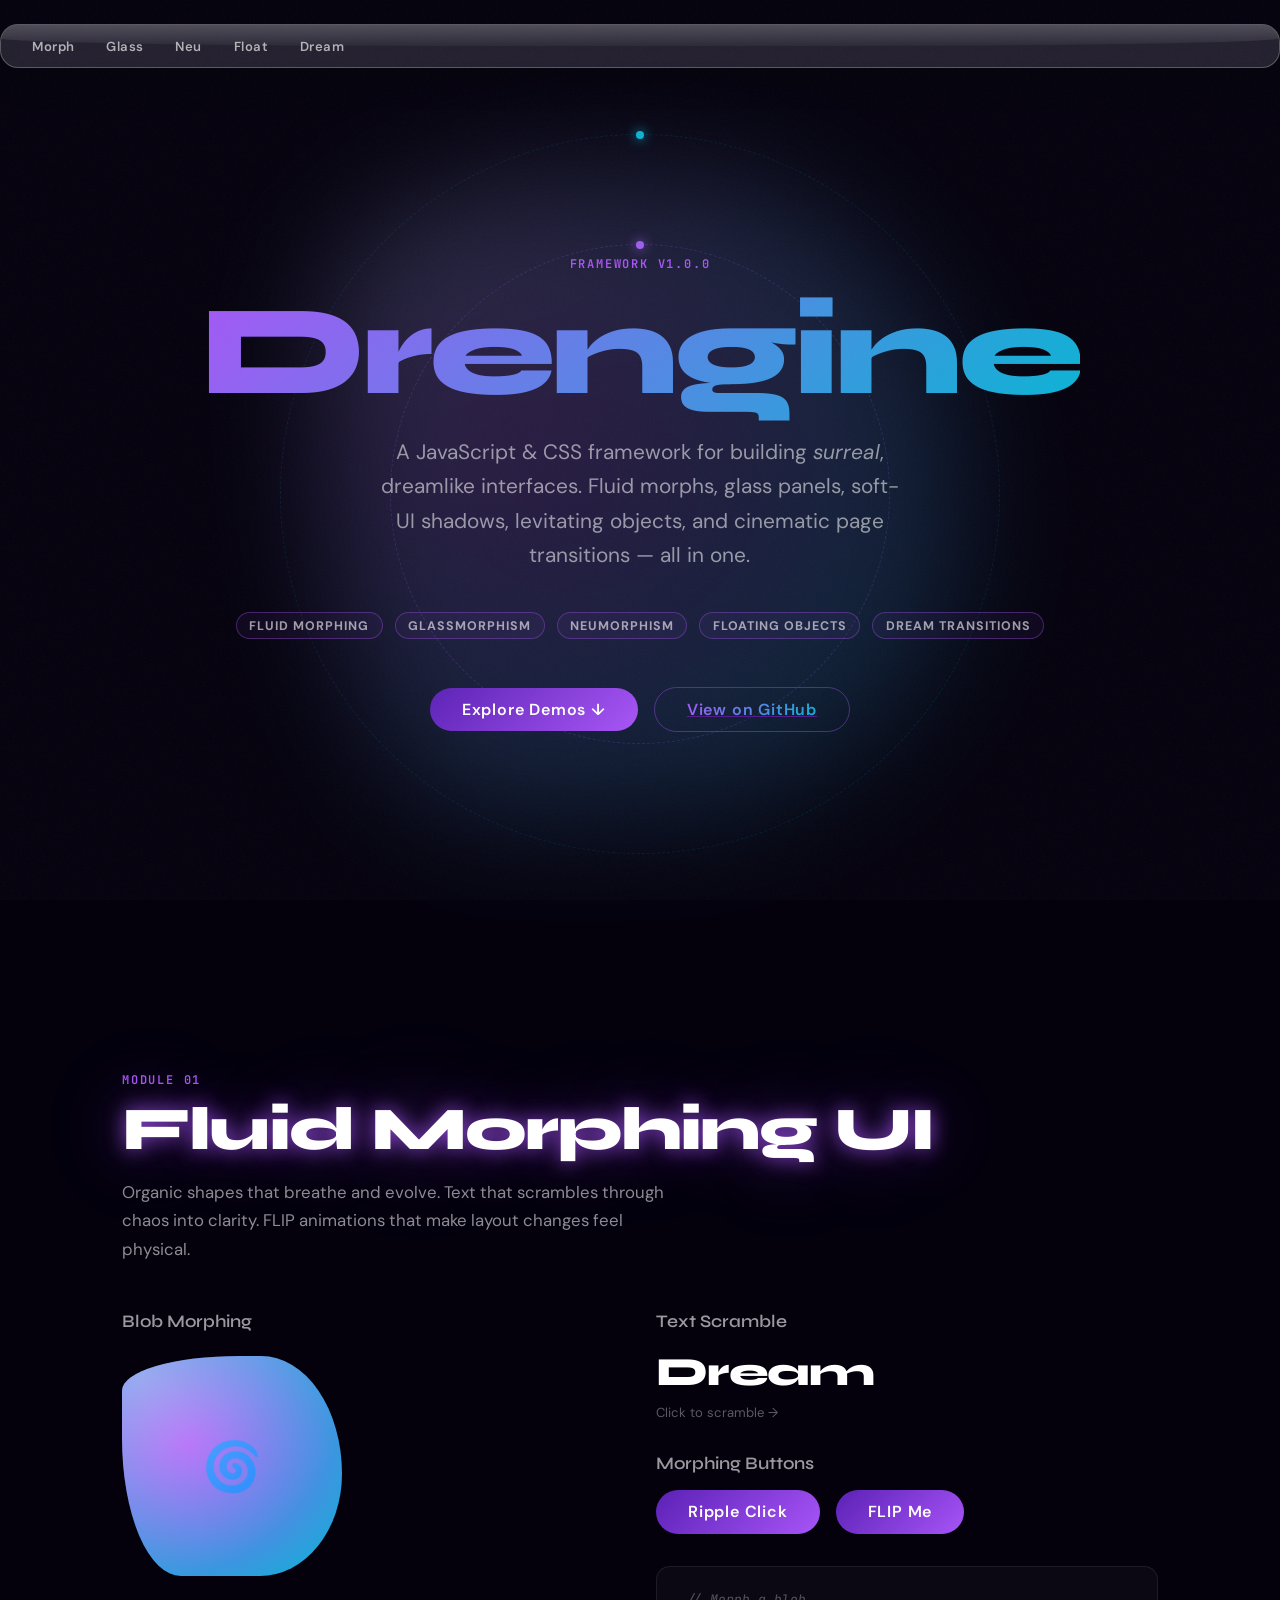
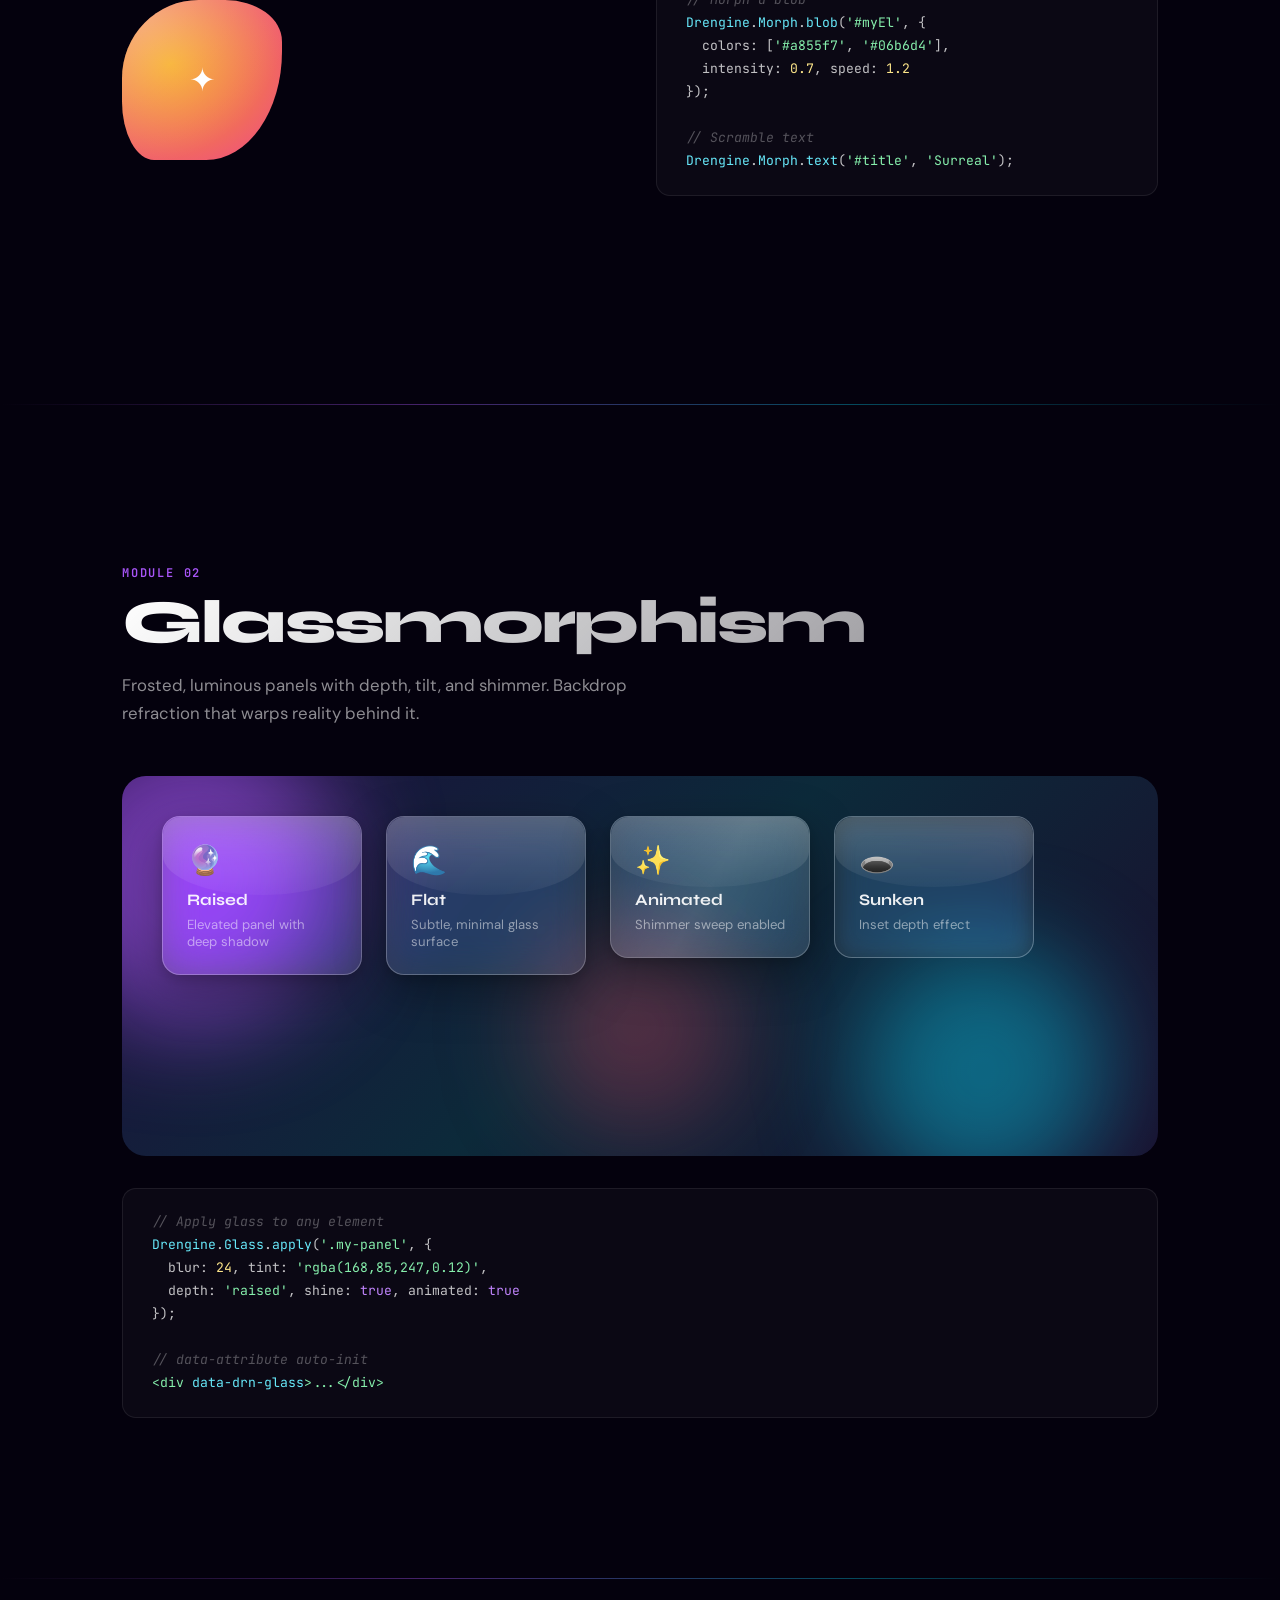
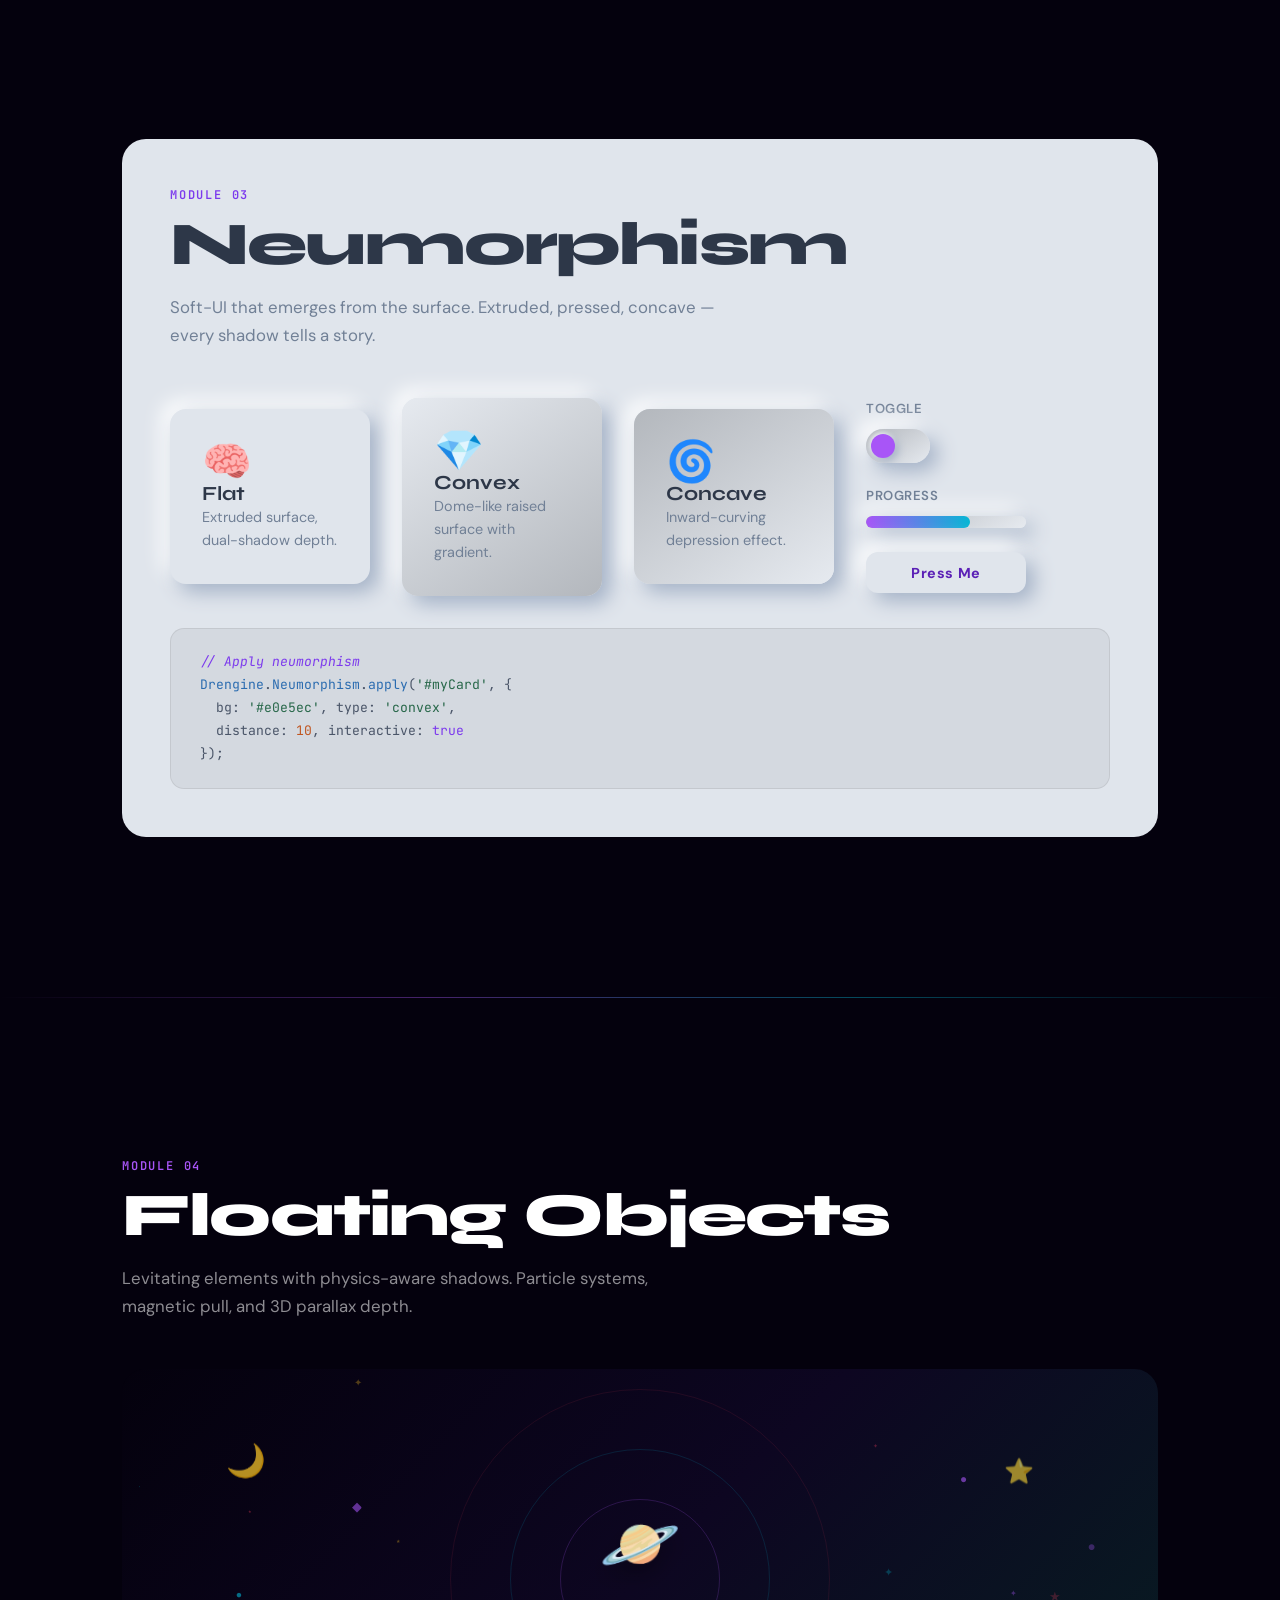
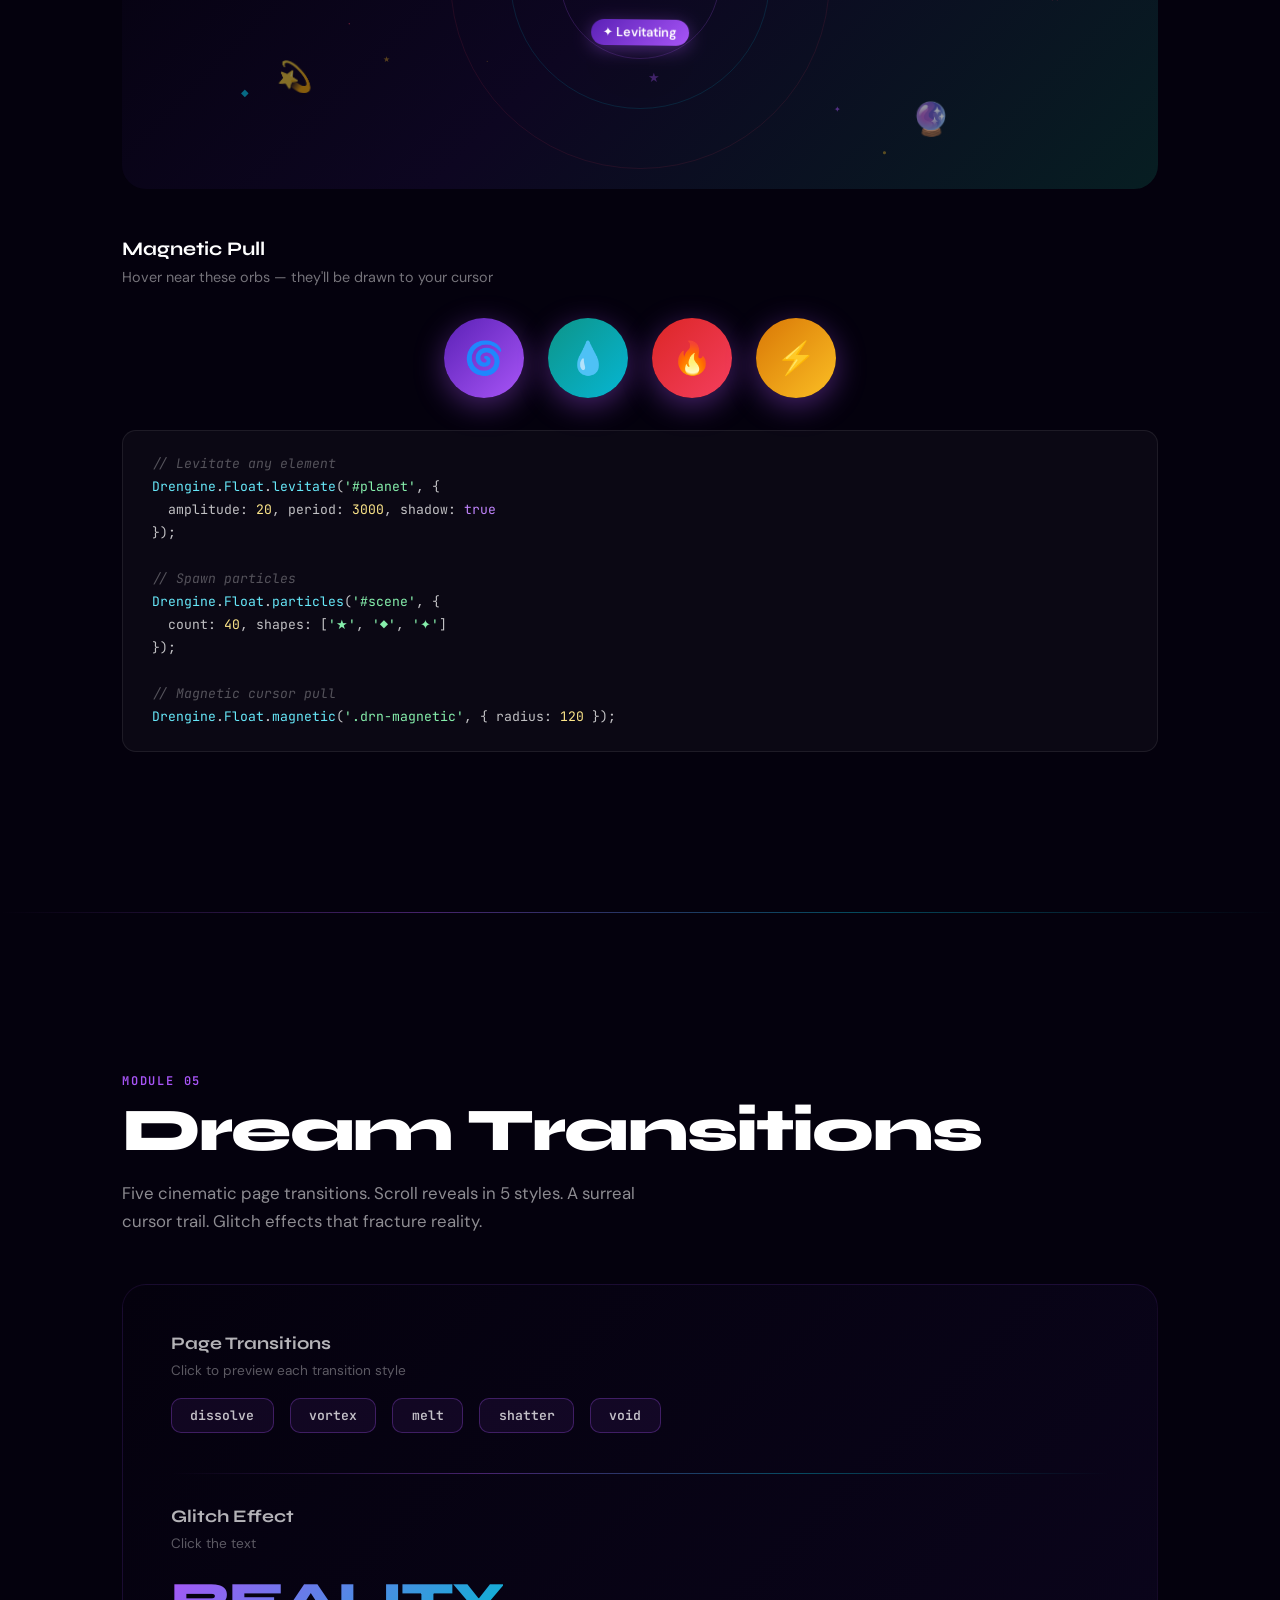
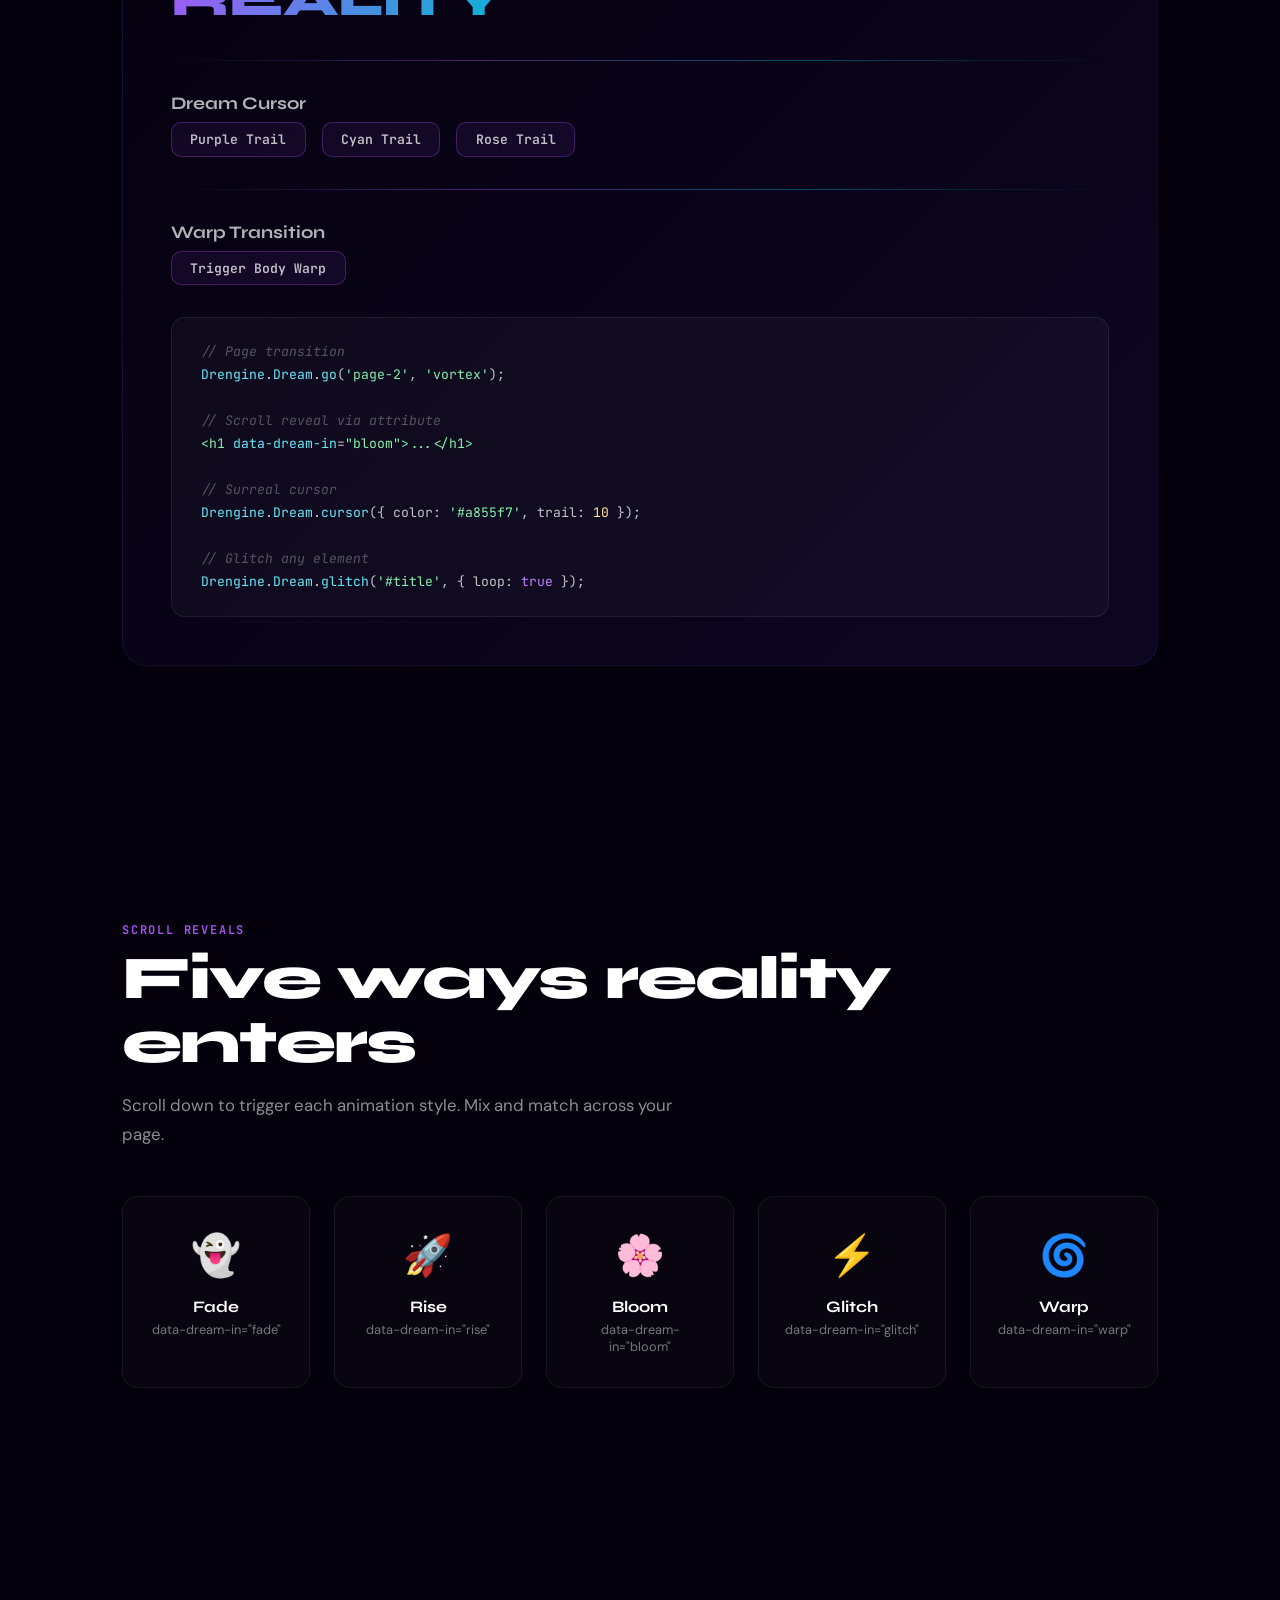
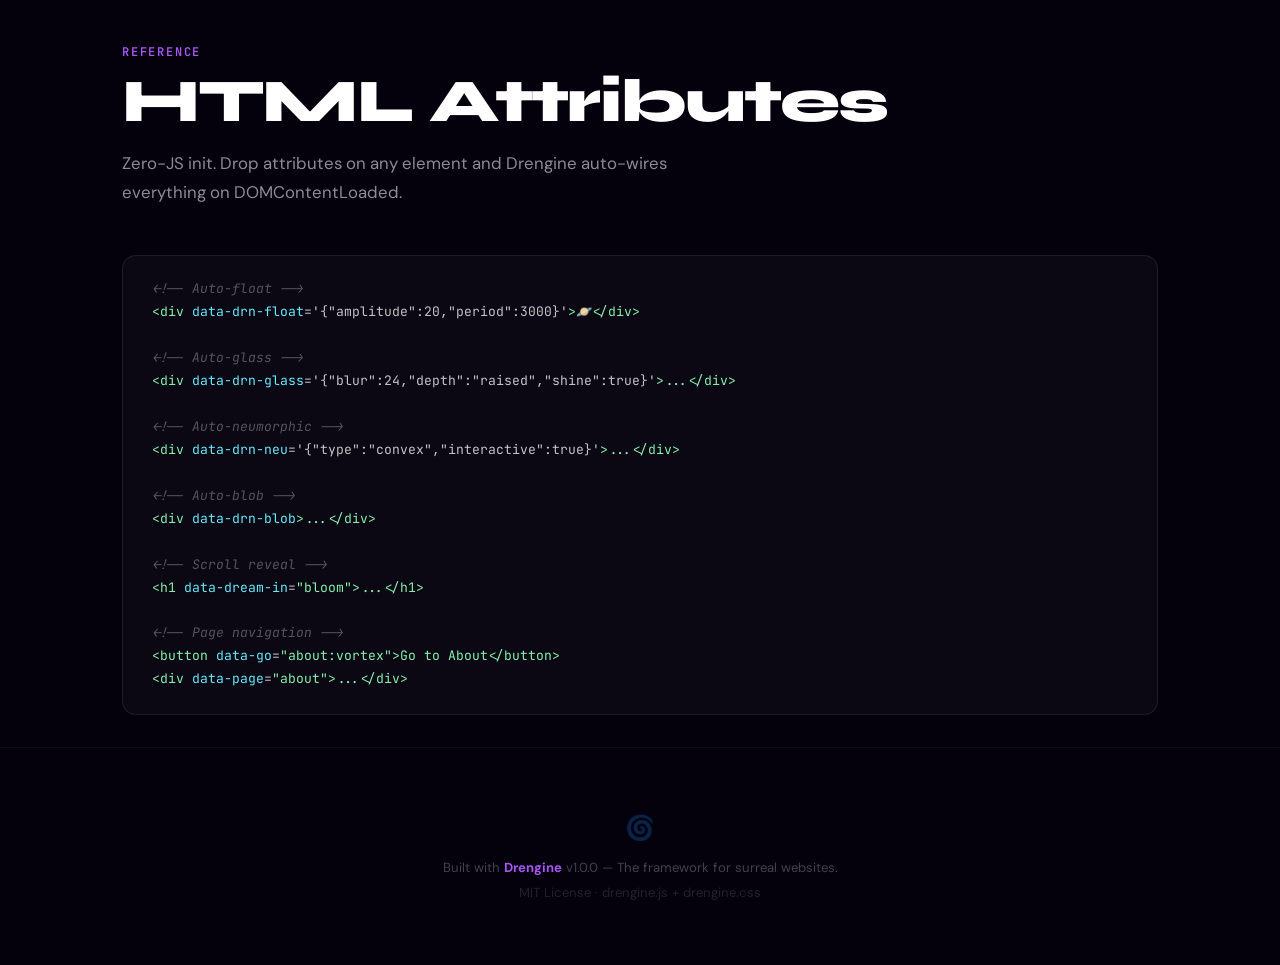
==== commit b11b8a5f: "Update index.html" ====
--- a/index.html
+++ b/index.html
@@ -3,7 +3,7 @@
 <head>
   <meta charset="UTF-8" />
   <meta name="viewport" content="width=device-width, initial-scale=1.0" />
-  <title>Drengine — Surreal Web Framework Demo</title>
+  <title>Drengine — Surreal Web Framework</title>
 
   <!-- Fonts -->
   <link rel="preconnect" href="https://fonts.googleapis.com" />
@@ -501,7 +501,7 @@
         <span>Explore Demos ↓</span>
       </button>
       <button class="drn-btn-morph" style="background:transparent;border:1px solid rgba(168,85,247,0.4)" onclick="Drengine.Morph.ripple(this, event)">
-        <span style="background: linear-gradient(135deg,#a855f7,#06b6d4);-webkit-background-clip:text;-webkit-text-fill-color:transparent">View on GitHub</span>
+        <a href=""><span style="background: linear-gradient(135deg,#a855f7,#06b6d4);-webkit-background-clip:text;-webkit-text-fill-color:transparent">View on GitHub</span></a>
       </button>
     </div>
   </div>
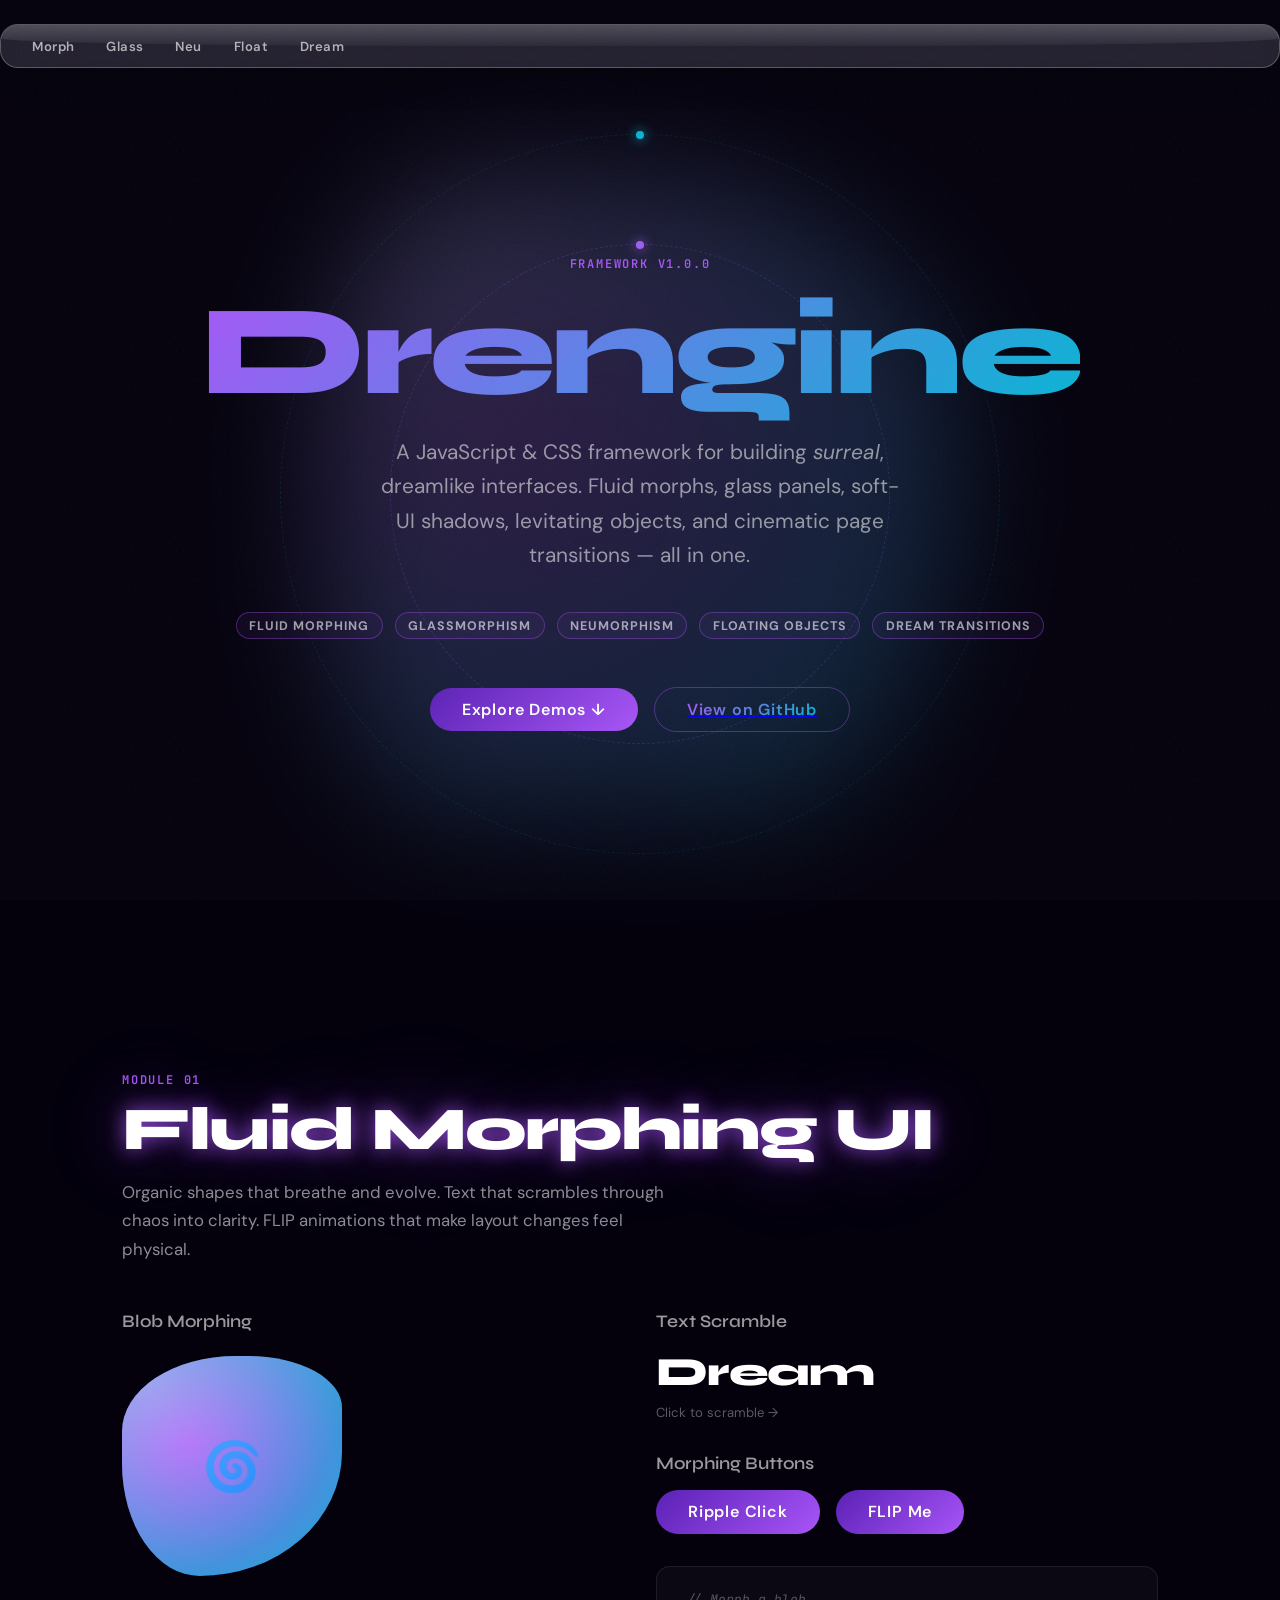
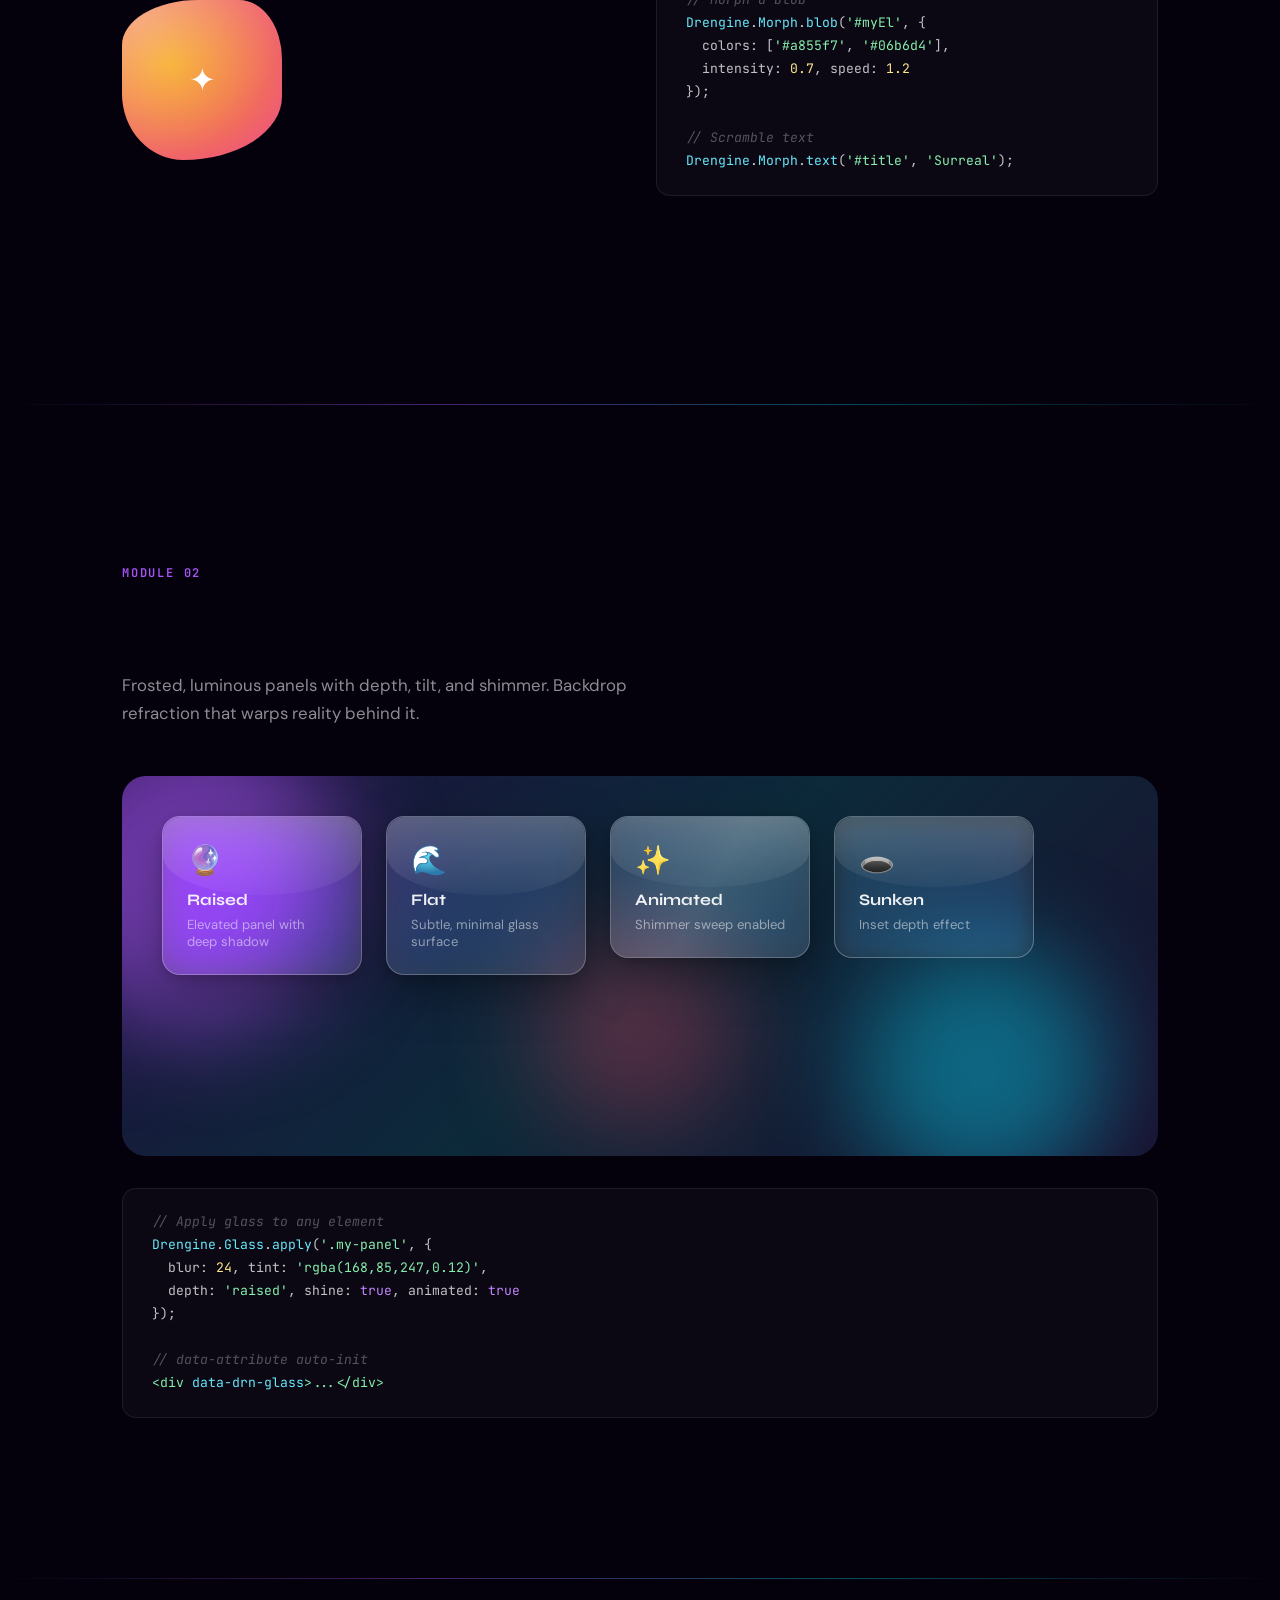
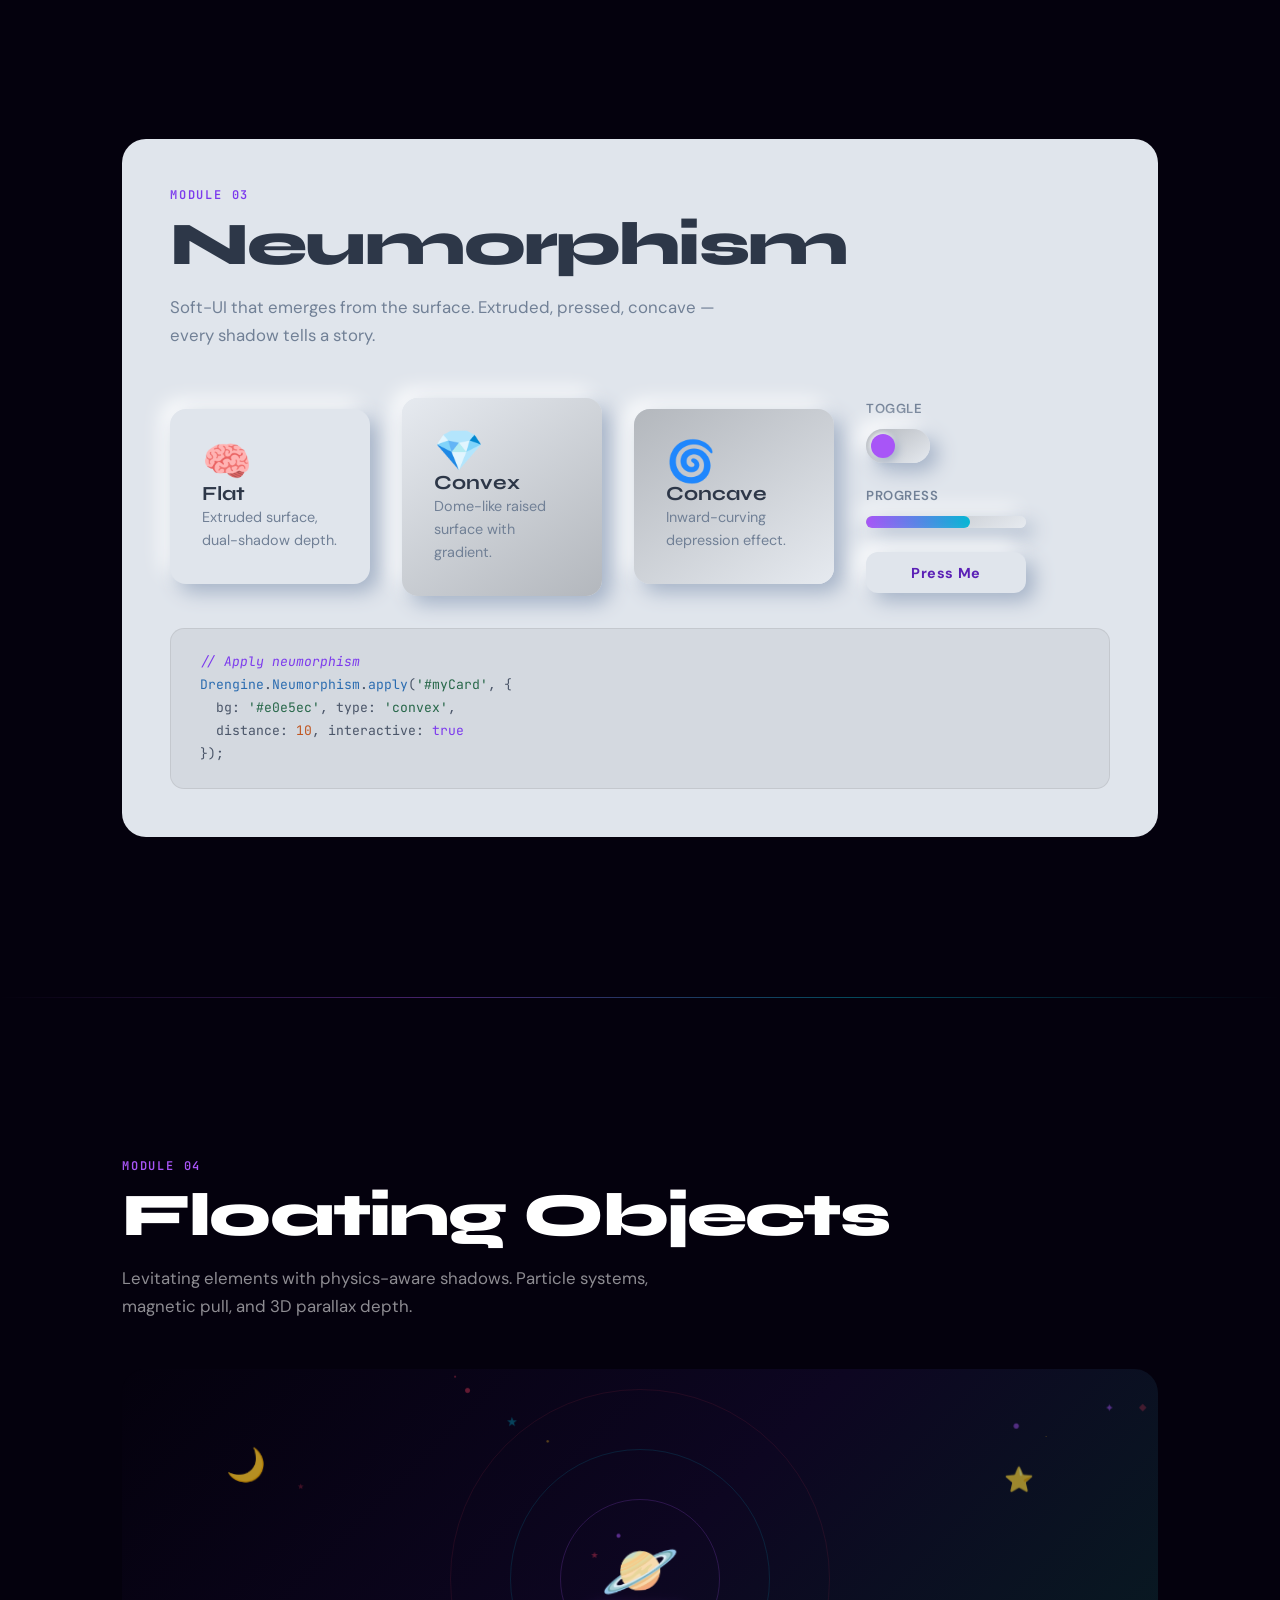
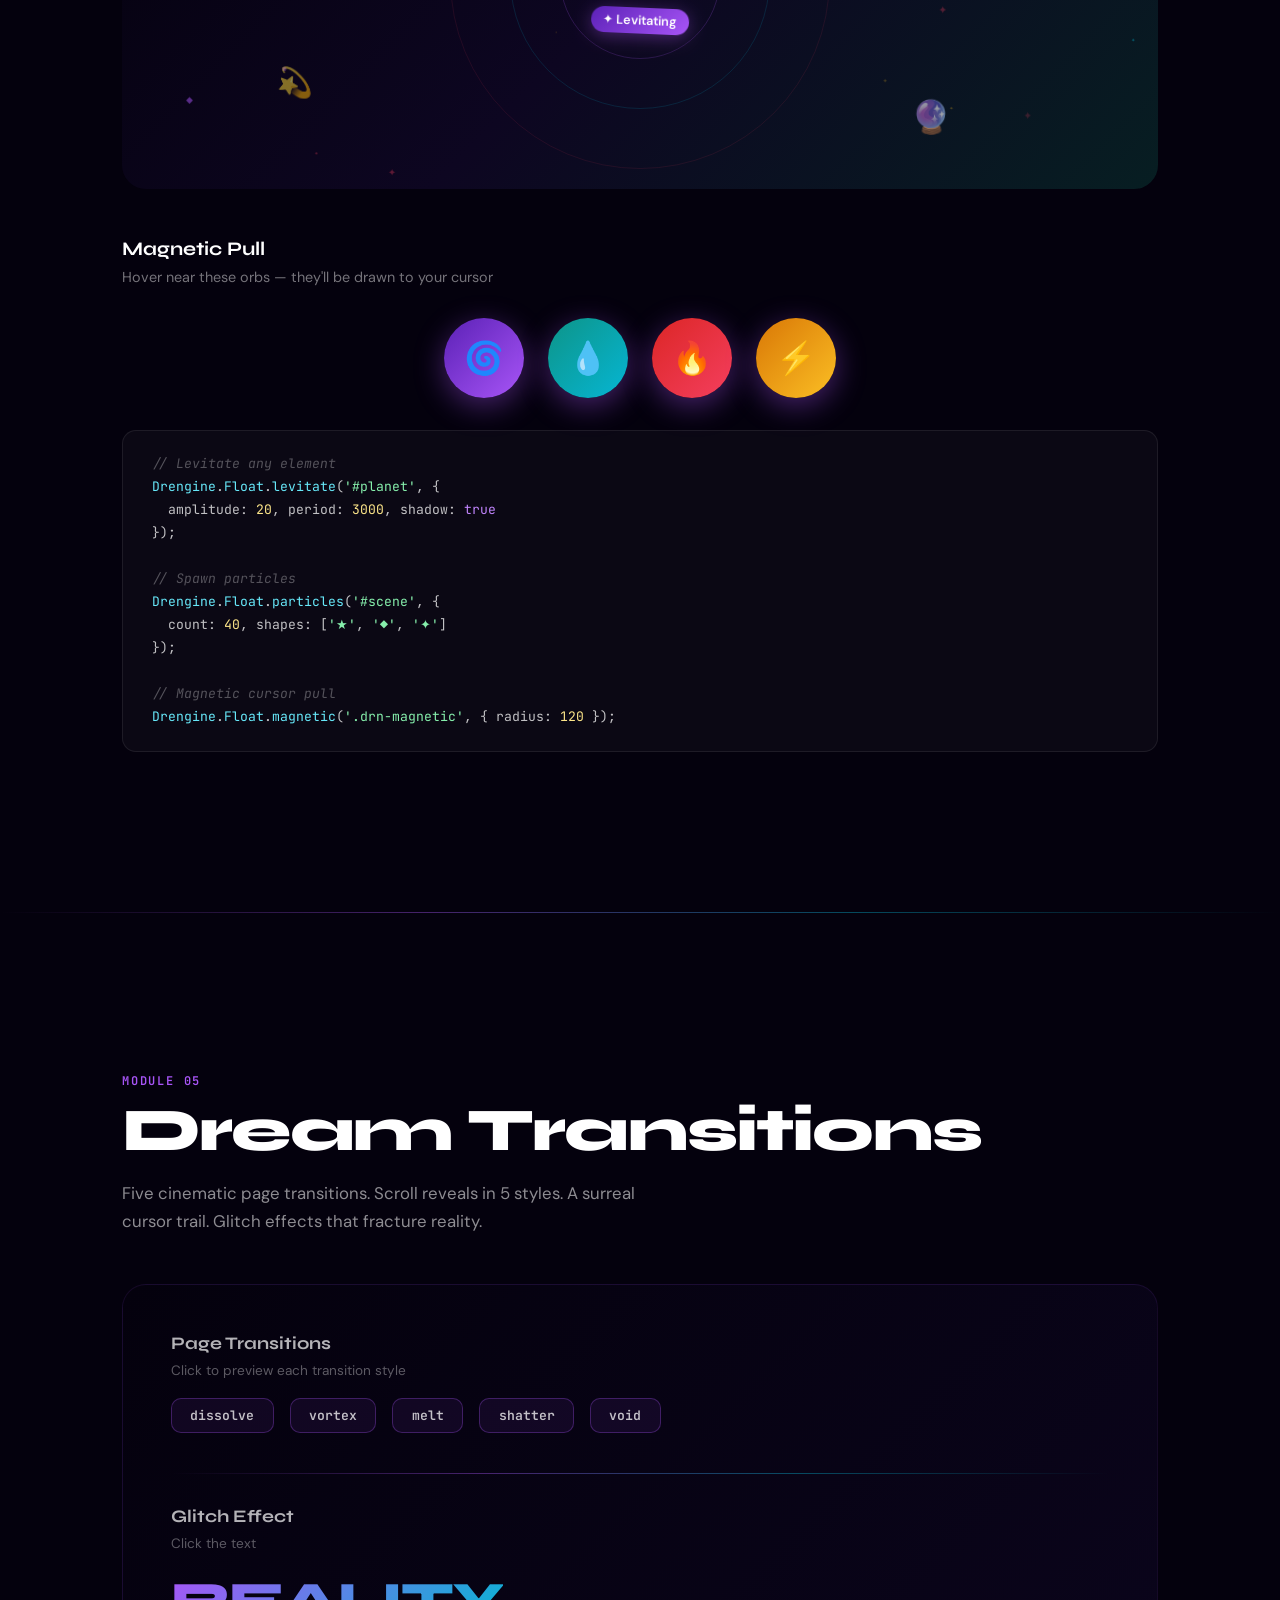
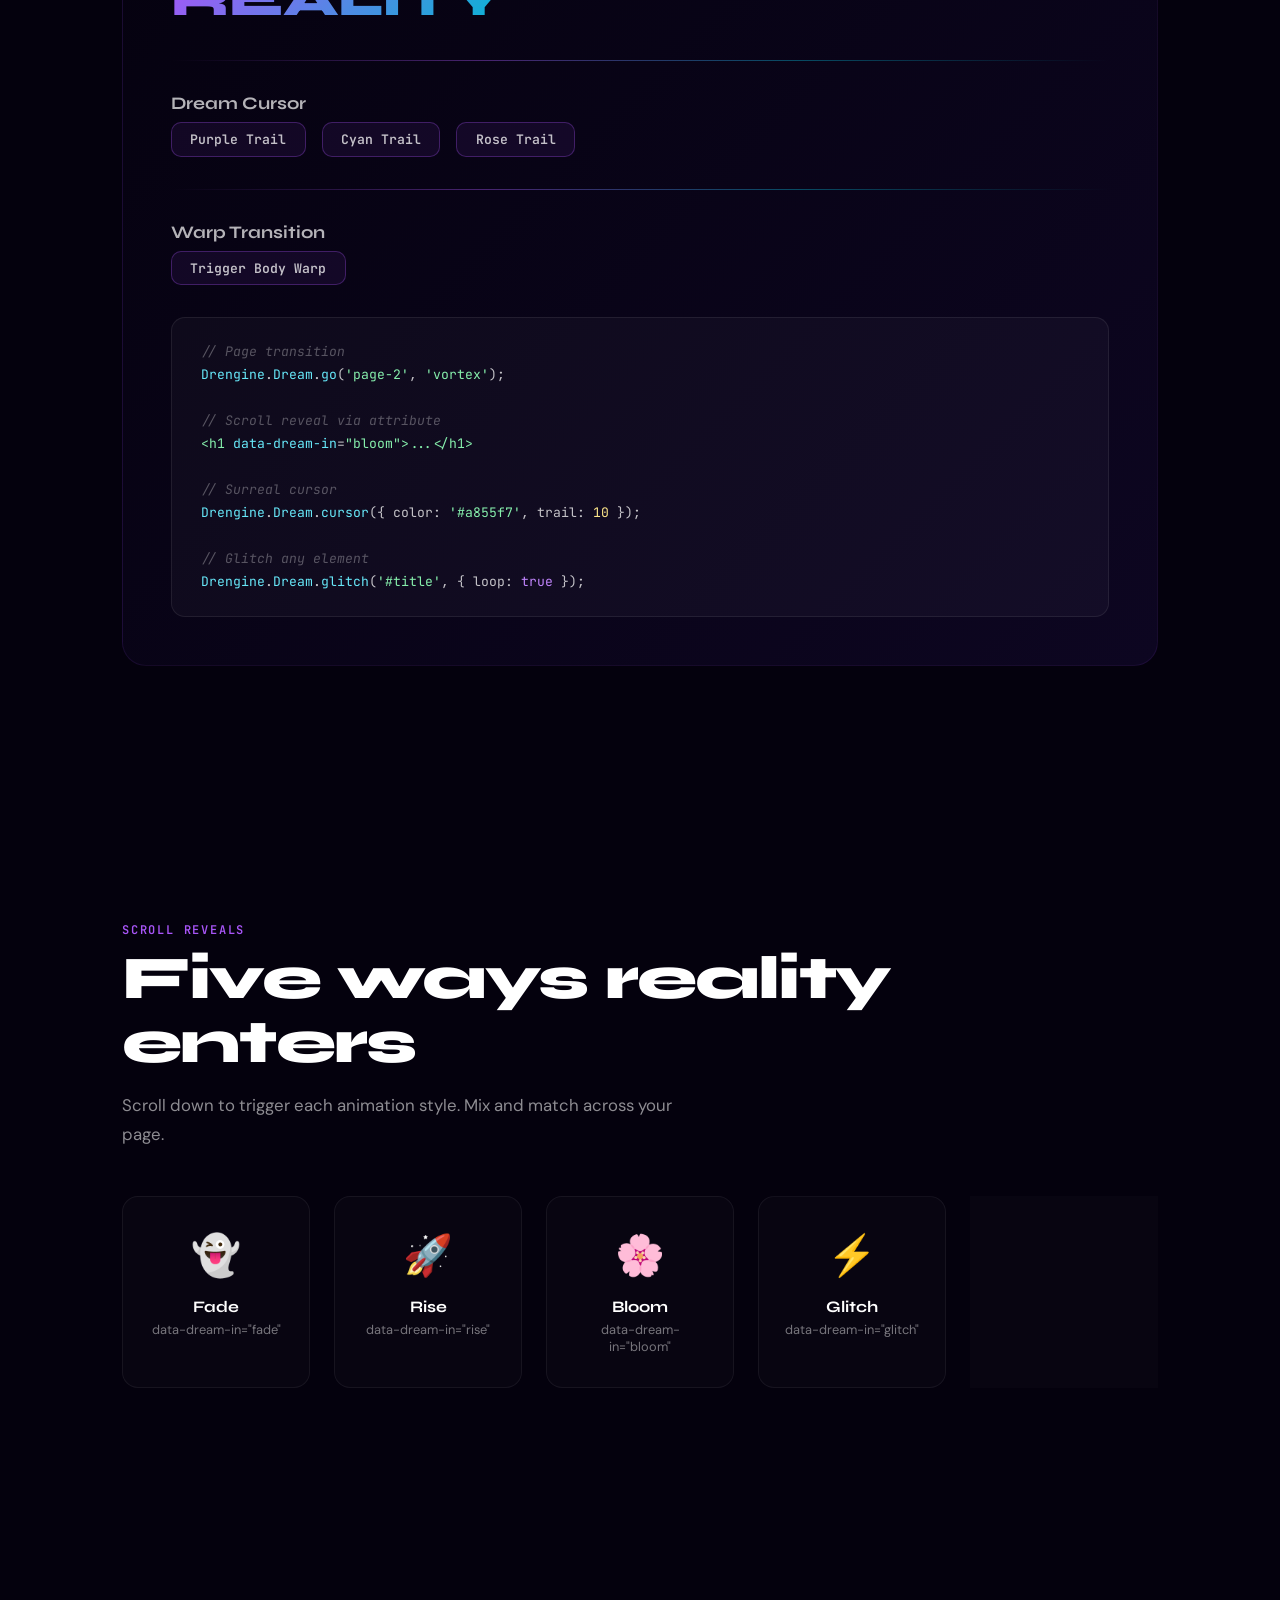
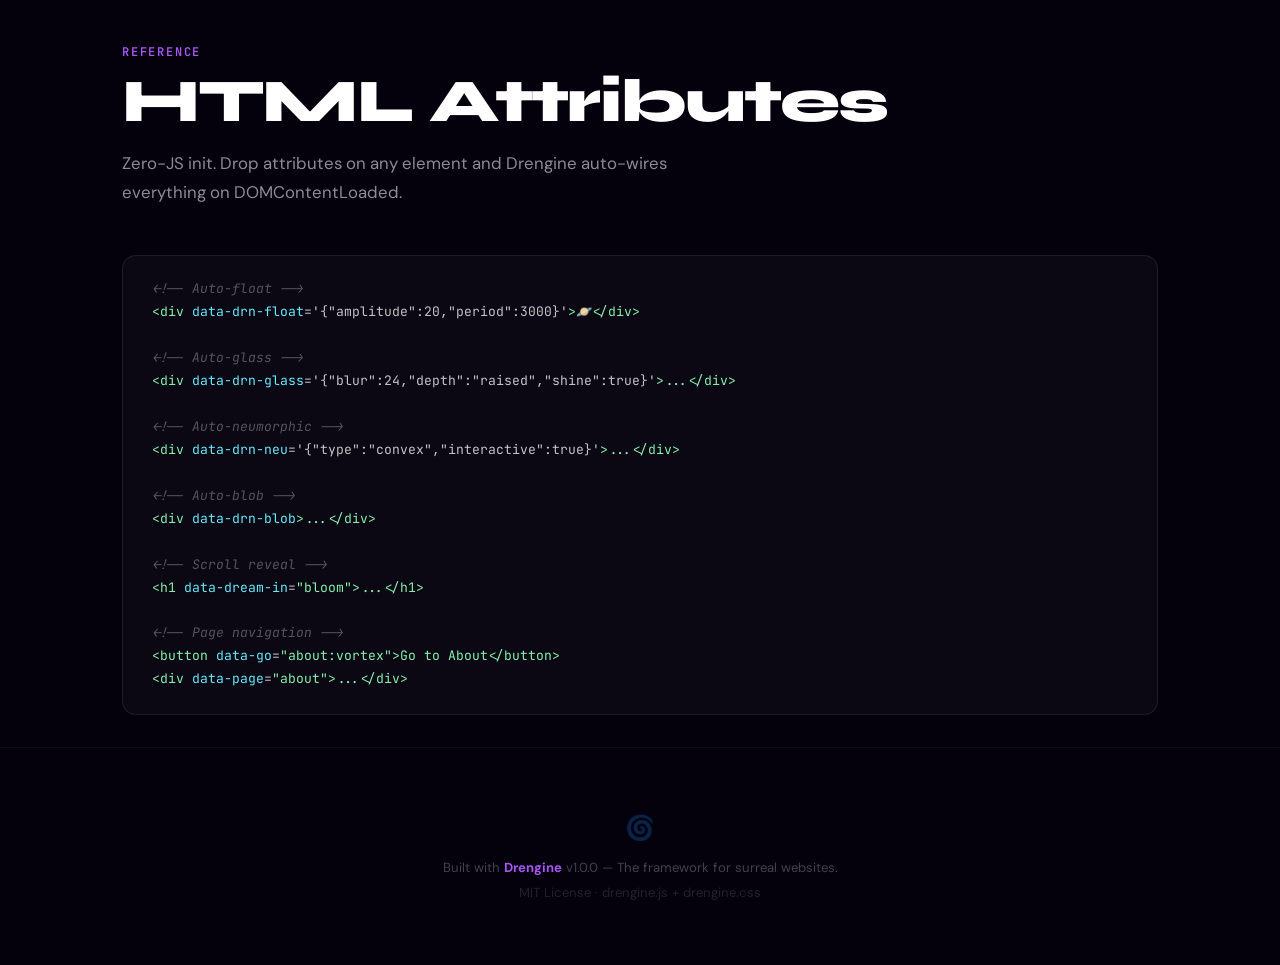
==== commit 2a2546c1: "Update GitHub link in index.html" ====
--- a/index.html
+++ b/index.html
@@ -501,7 +501,7 @@
         <span>Explore Demos ↓</span>
       </button>
       <button class="drn-btn-morph" style="background:transparent;border:1px solid rgba(168,85,247,0.4)" onclick="Drengine.Morph.ripple(this, event)">
-        <a href=""><span style="background: linear-gradient(135deg,#a855f7,#06b6d4);-webkit-background-clip:text;-webkit-text-fill-color:transparent">View on GitHub</span></a>
+        <a href="https://github.com/udamsl2006/drengine-source"><span style="background: linear-gradient(135deg,#a855f7,#06b6d4);-webkit-background-clip:text;-webkit-text-fill-color:transparent">View on GitHub</span></a>
       </button>
     </div>
   </div>
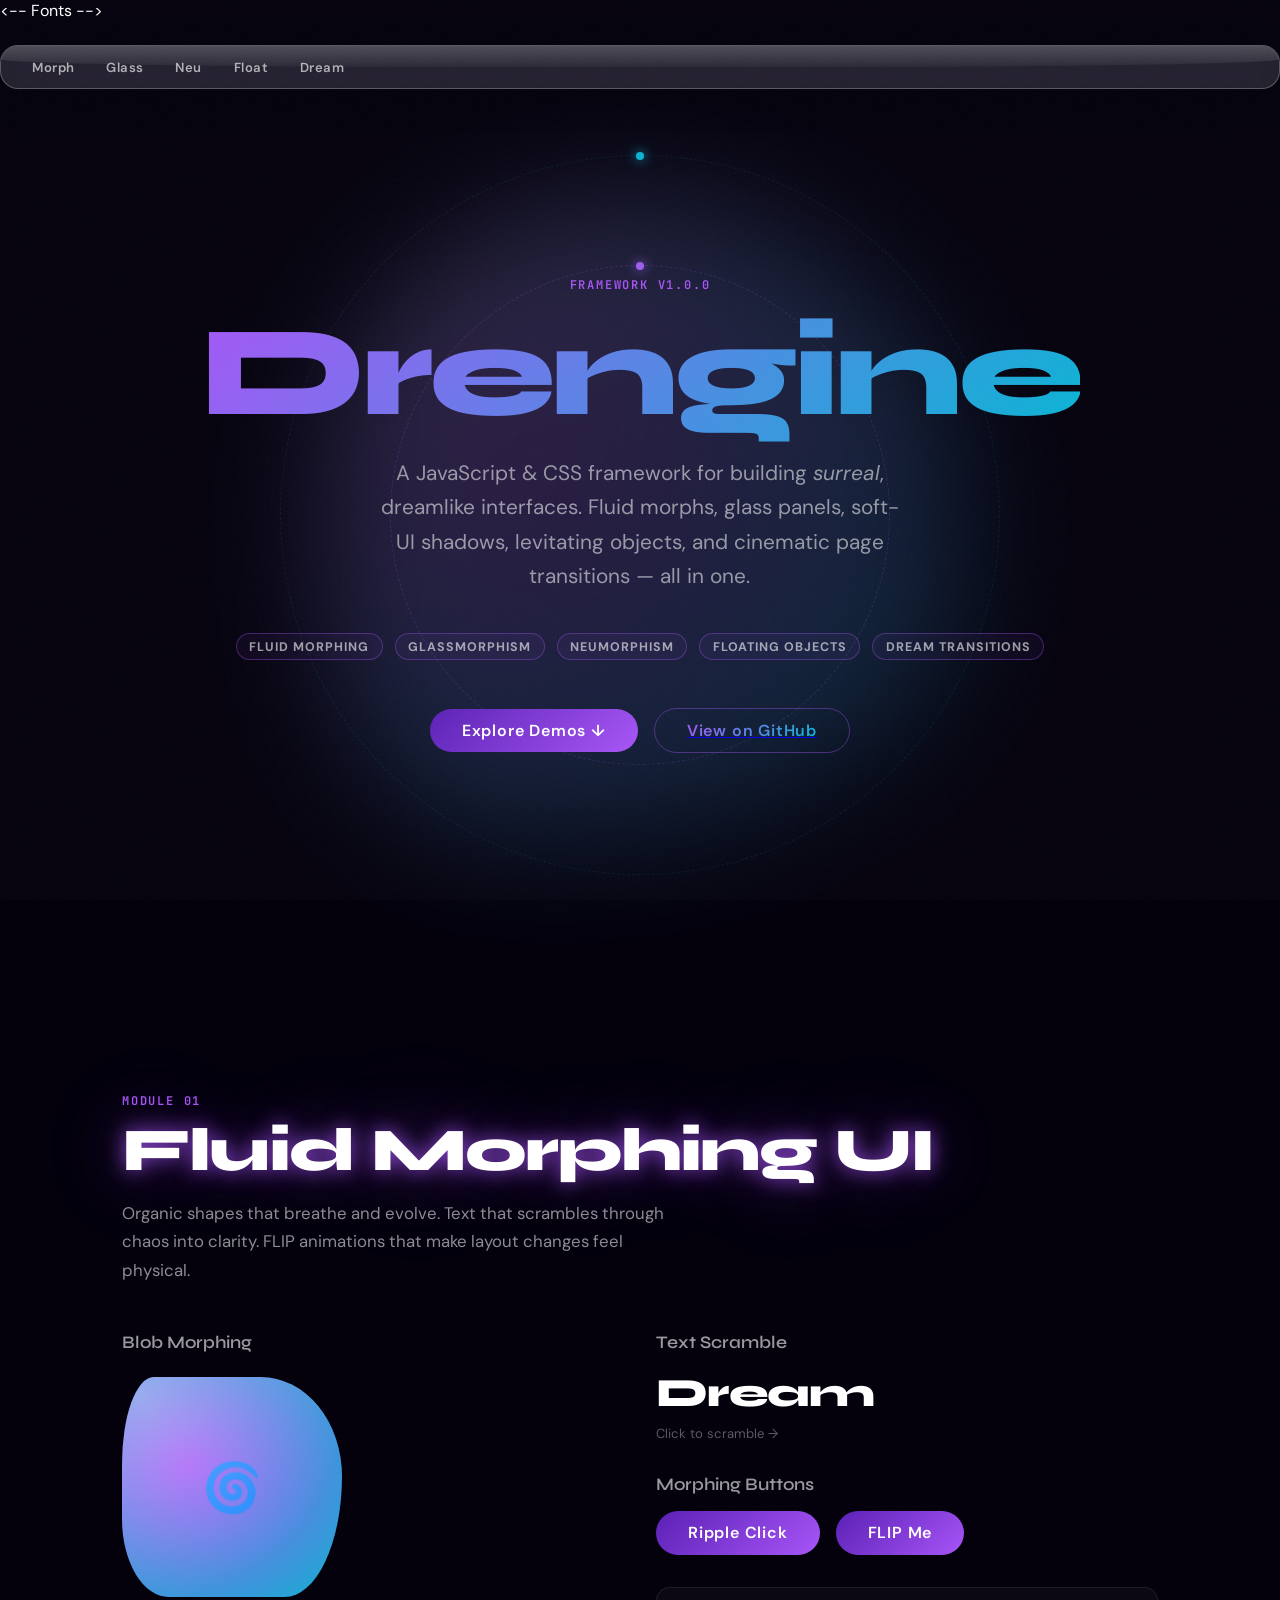
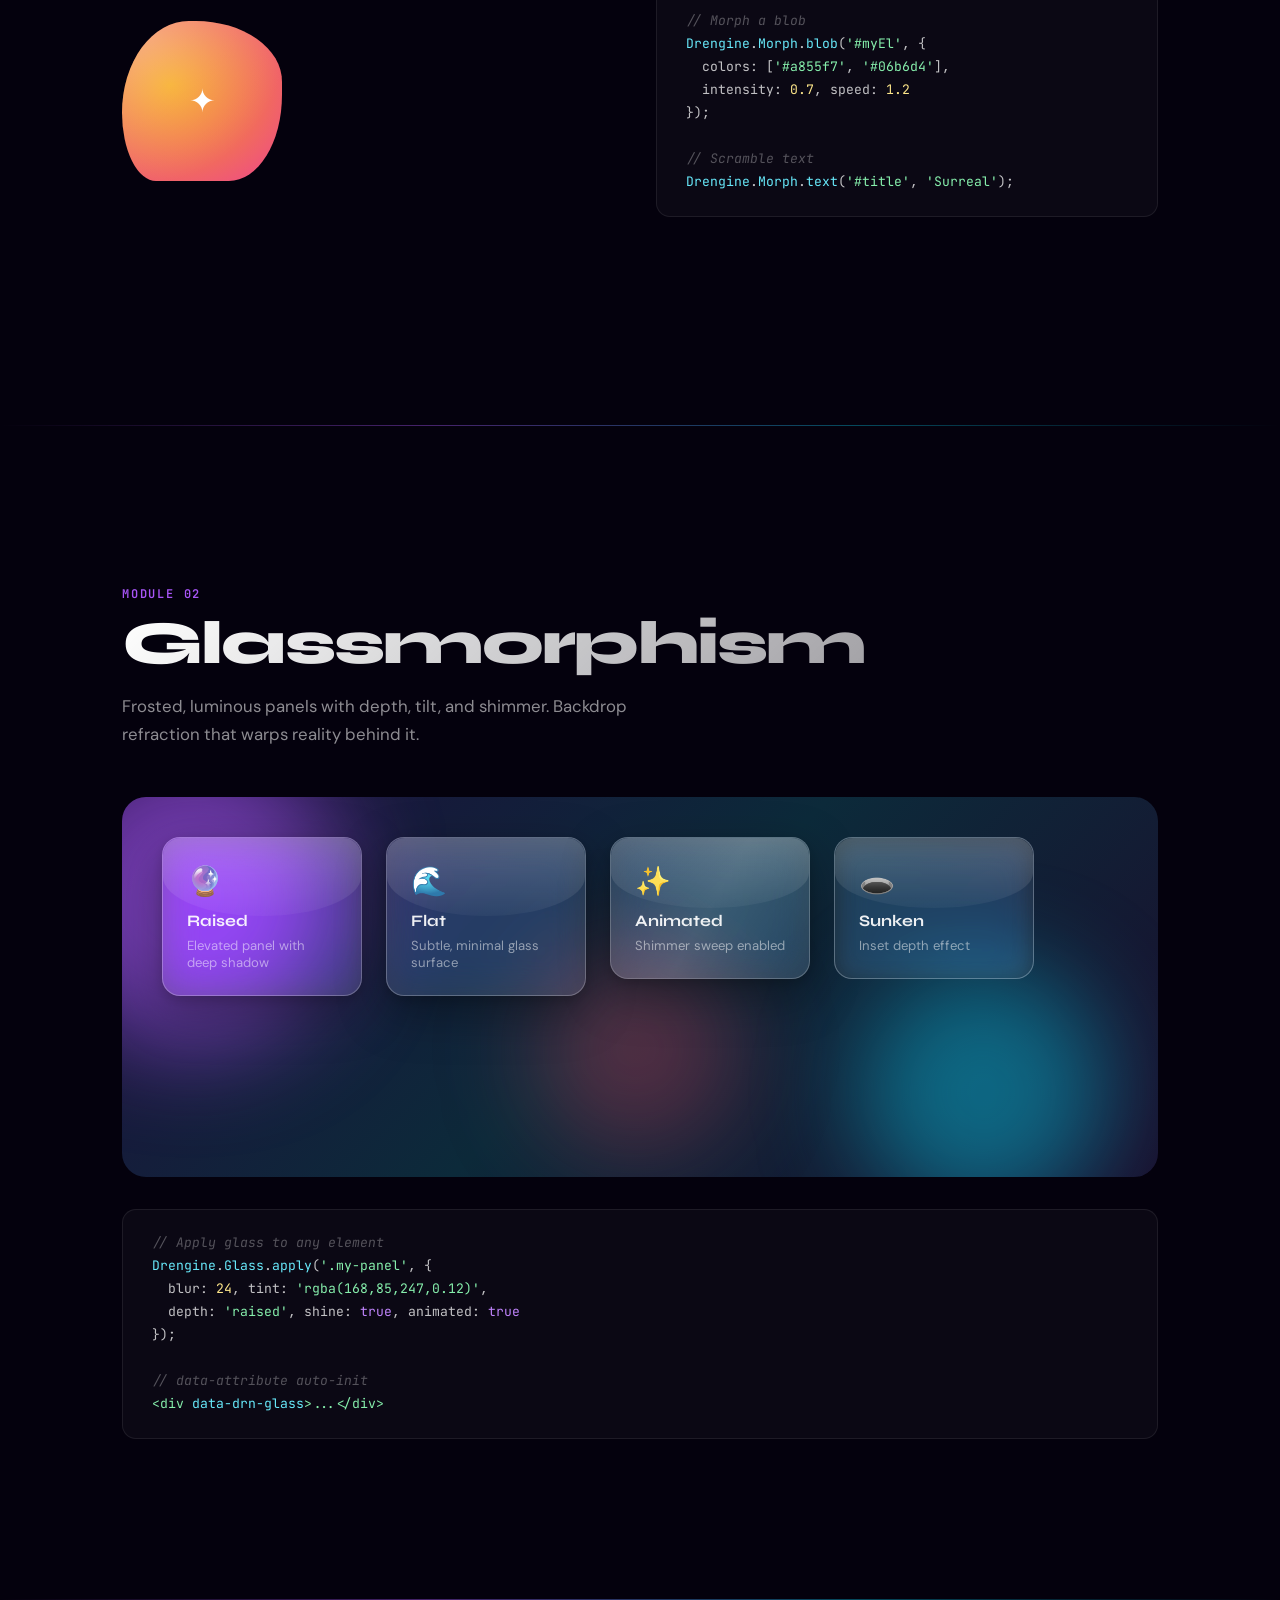
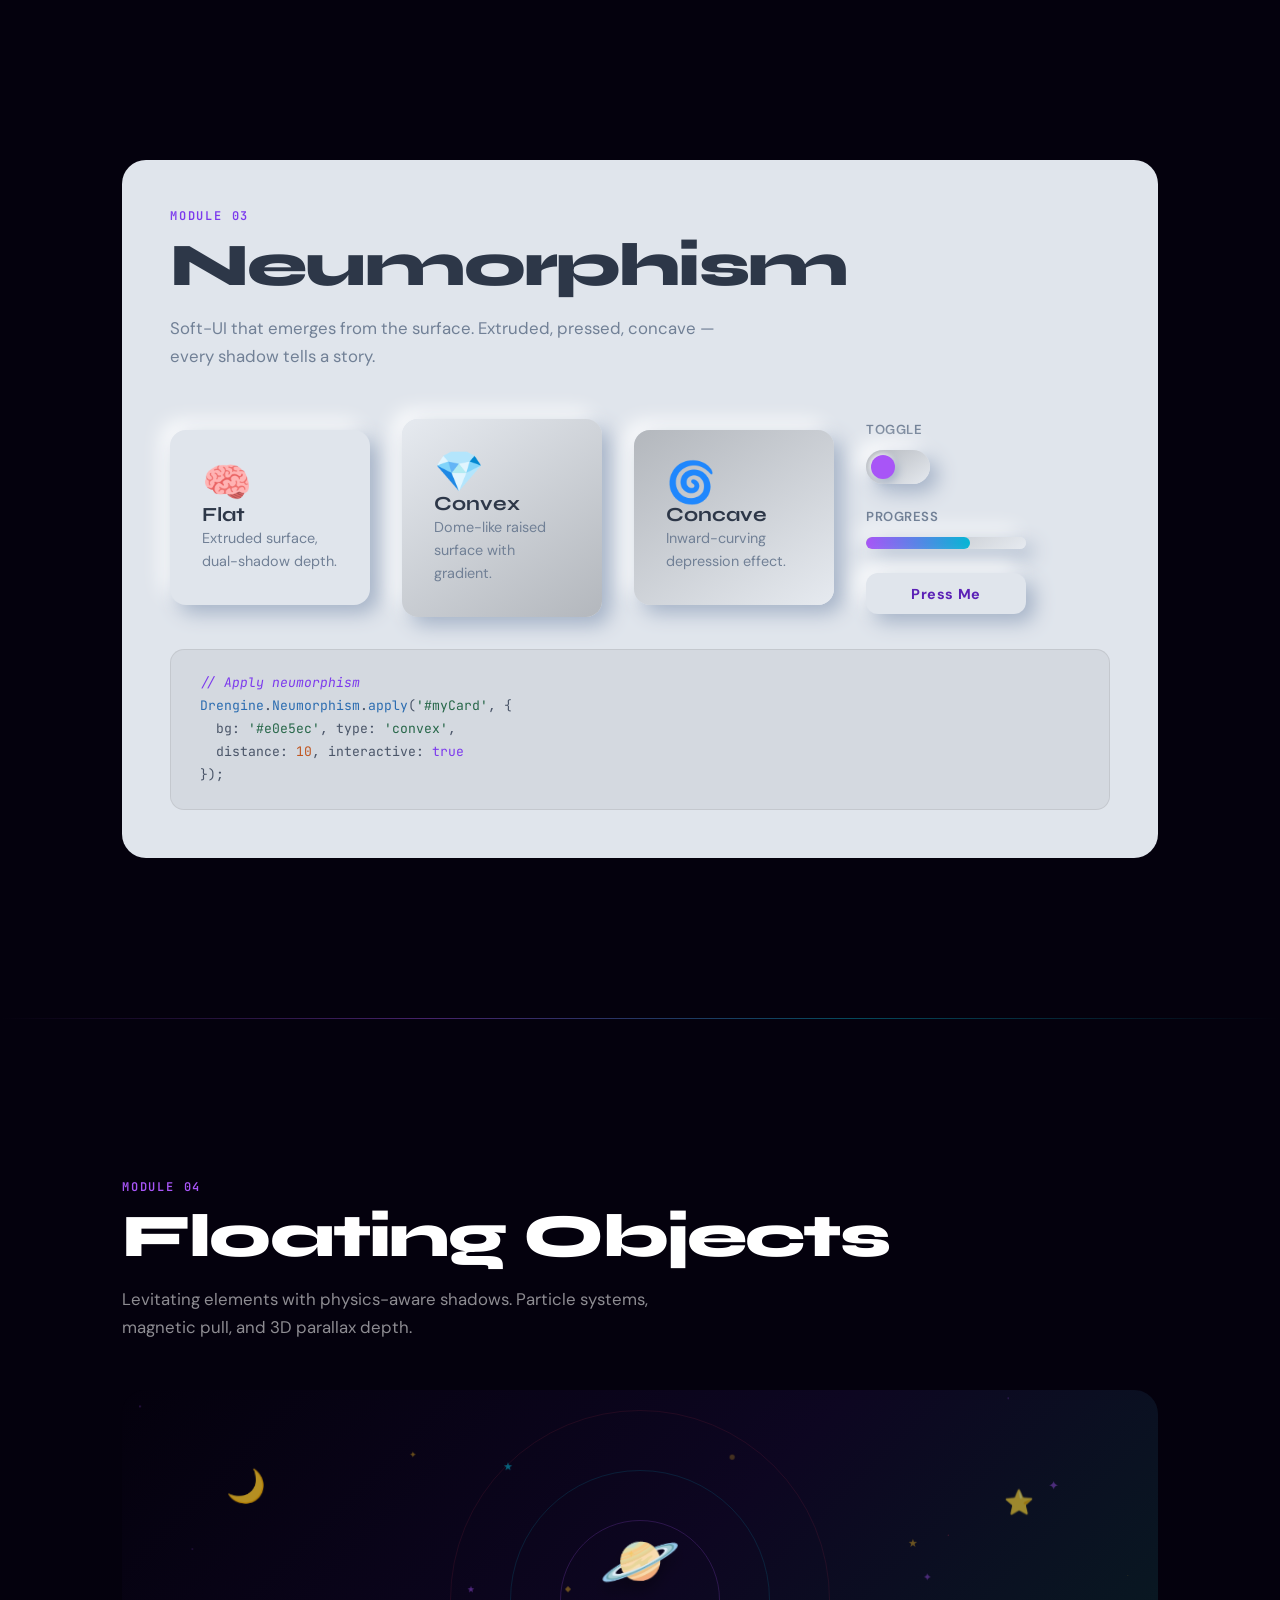
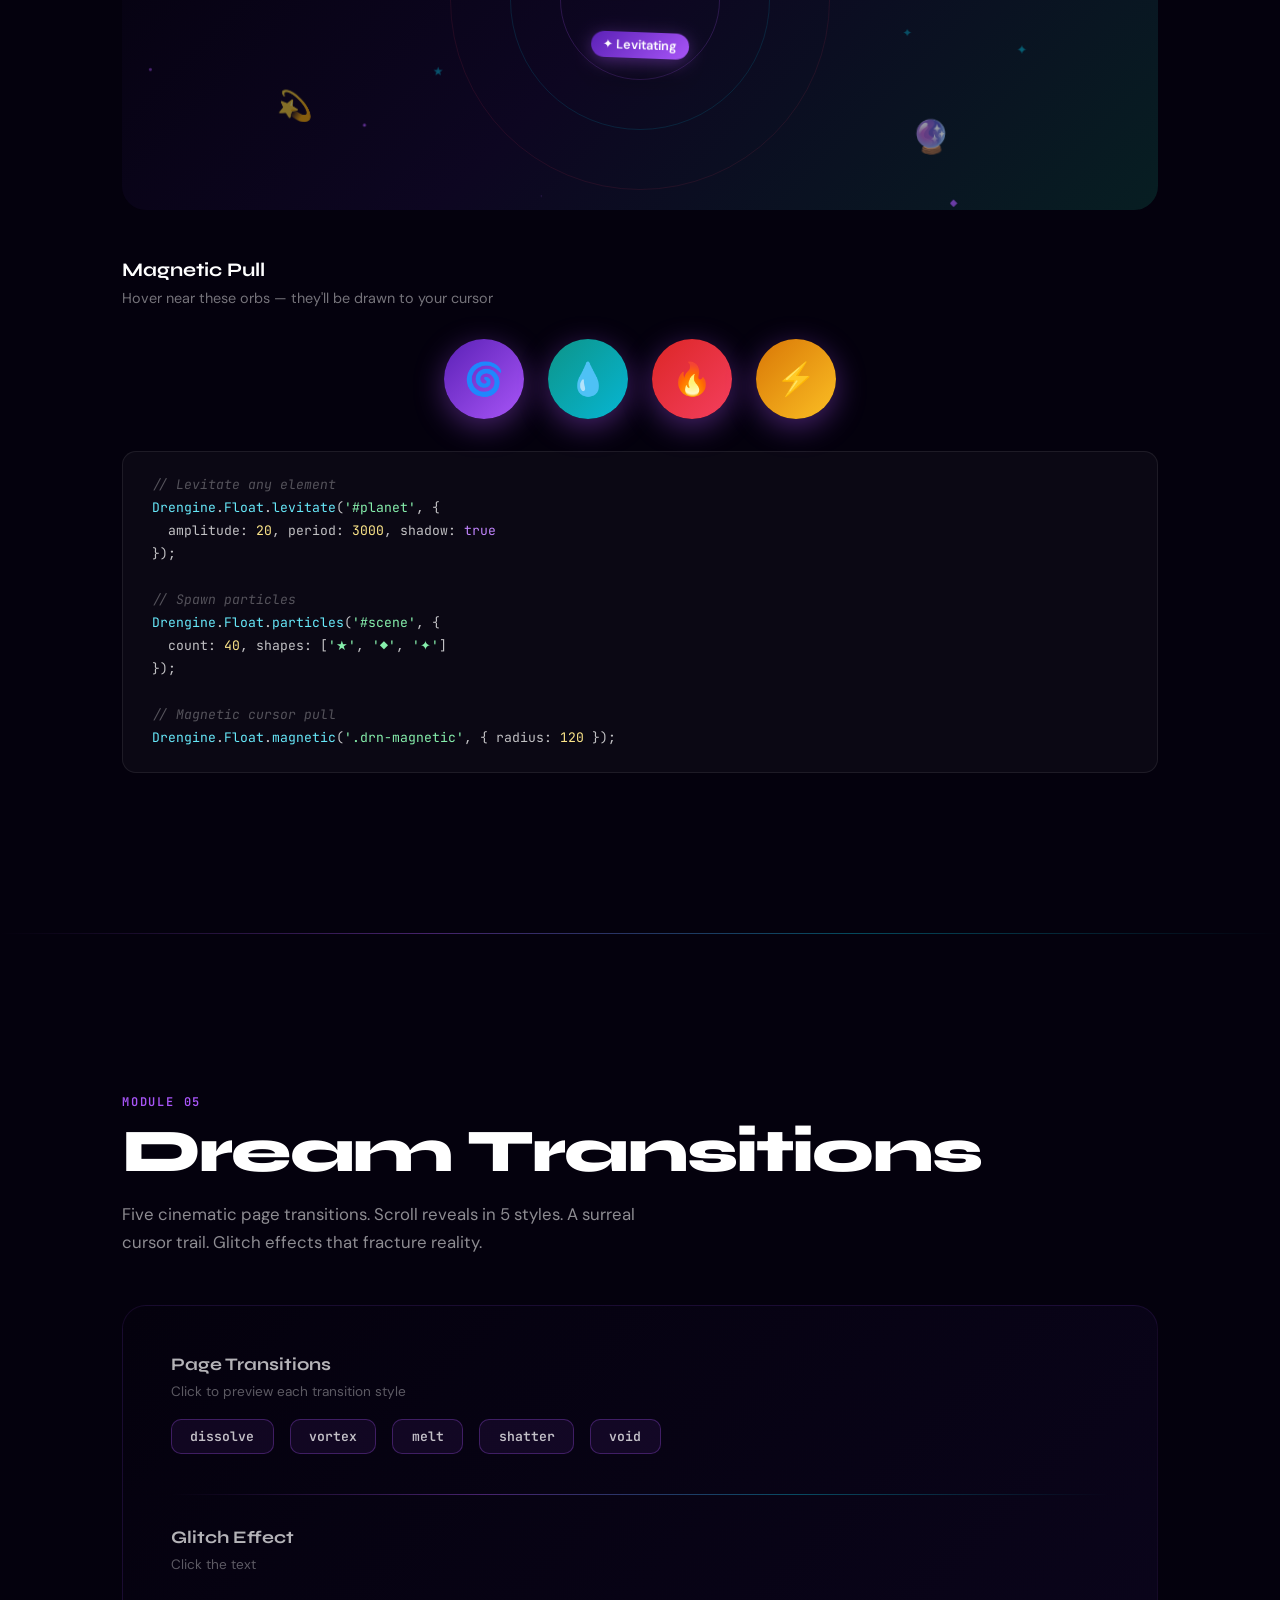
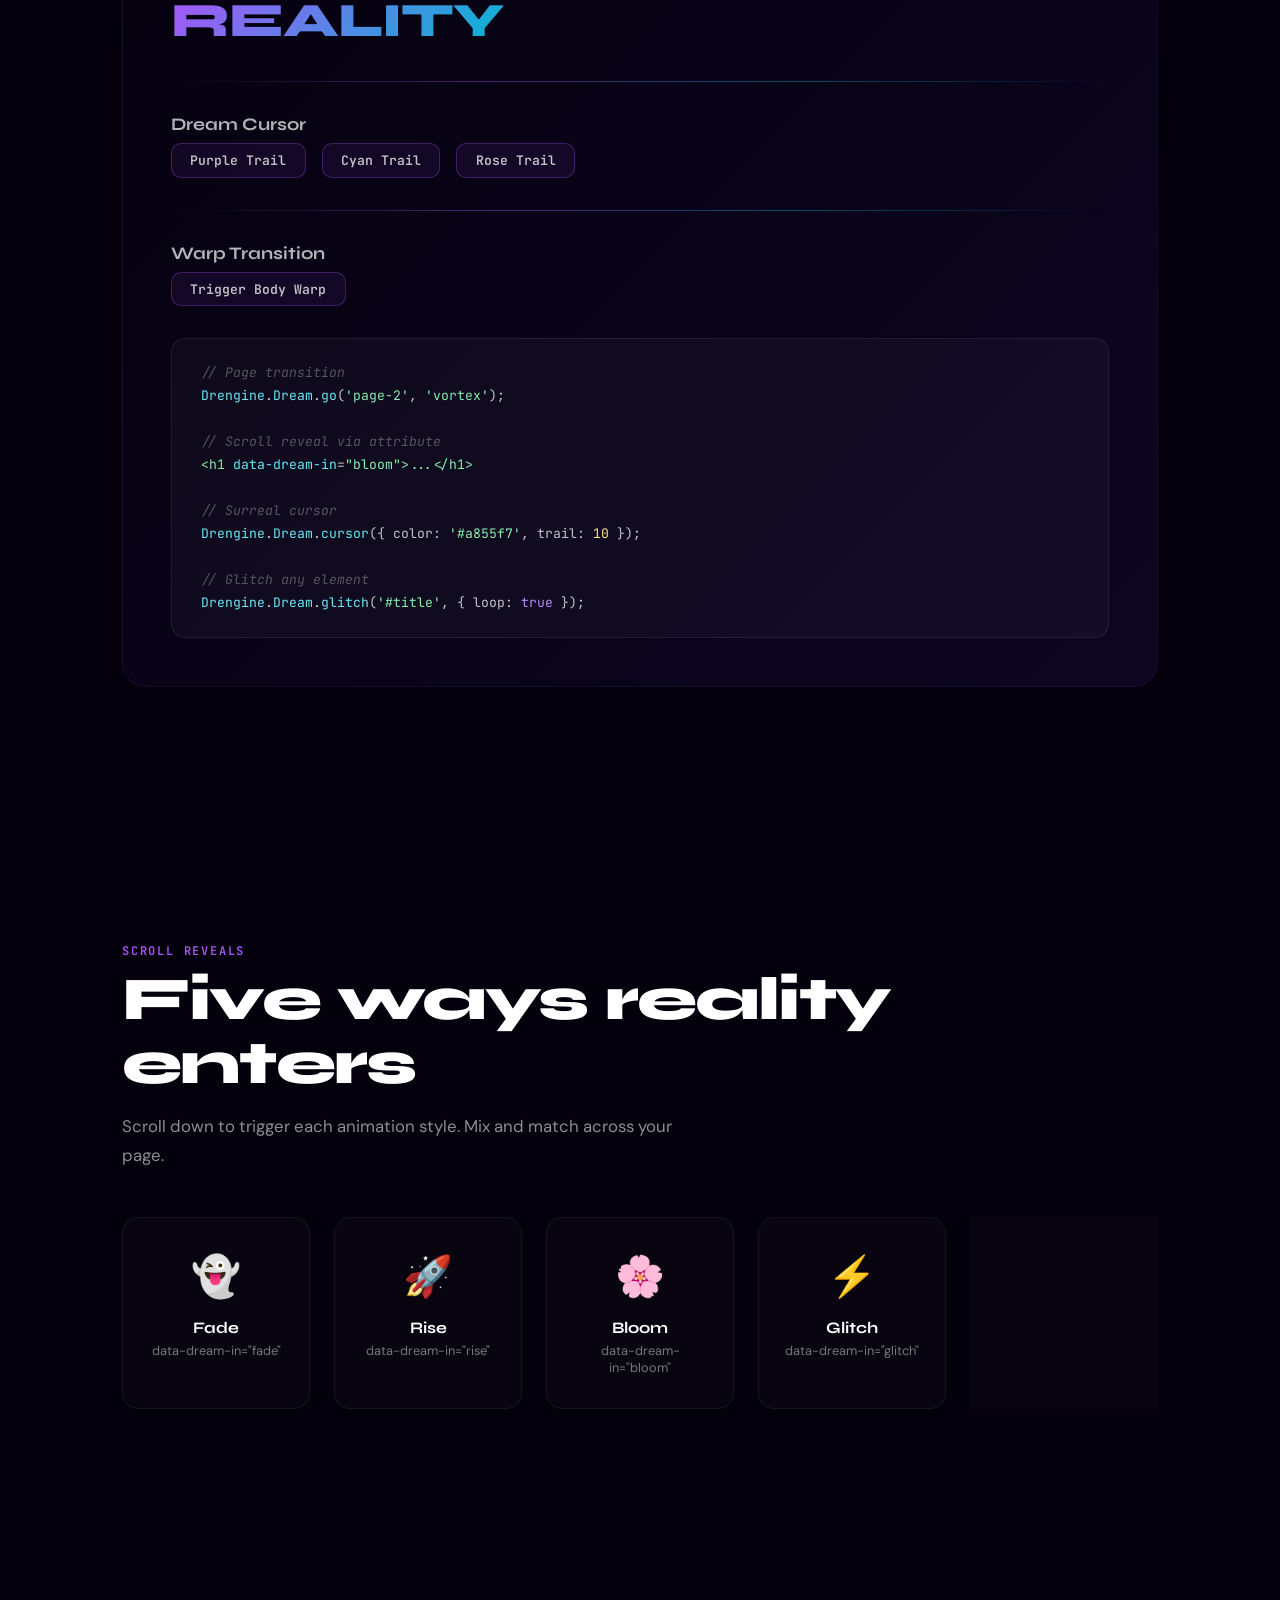
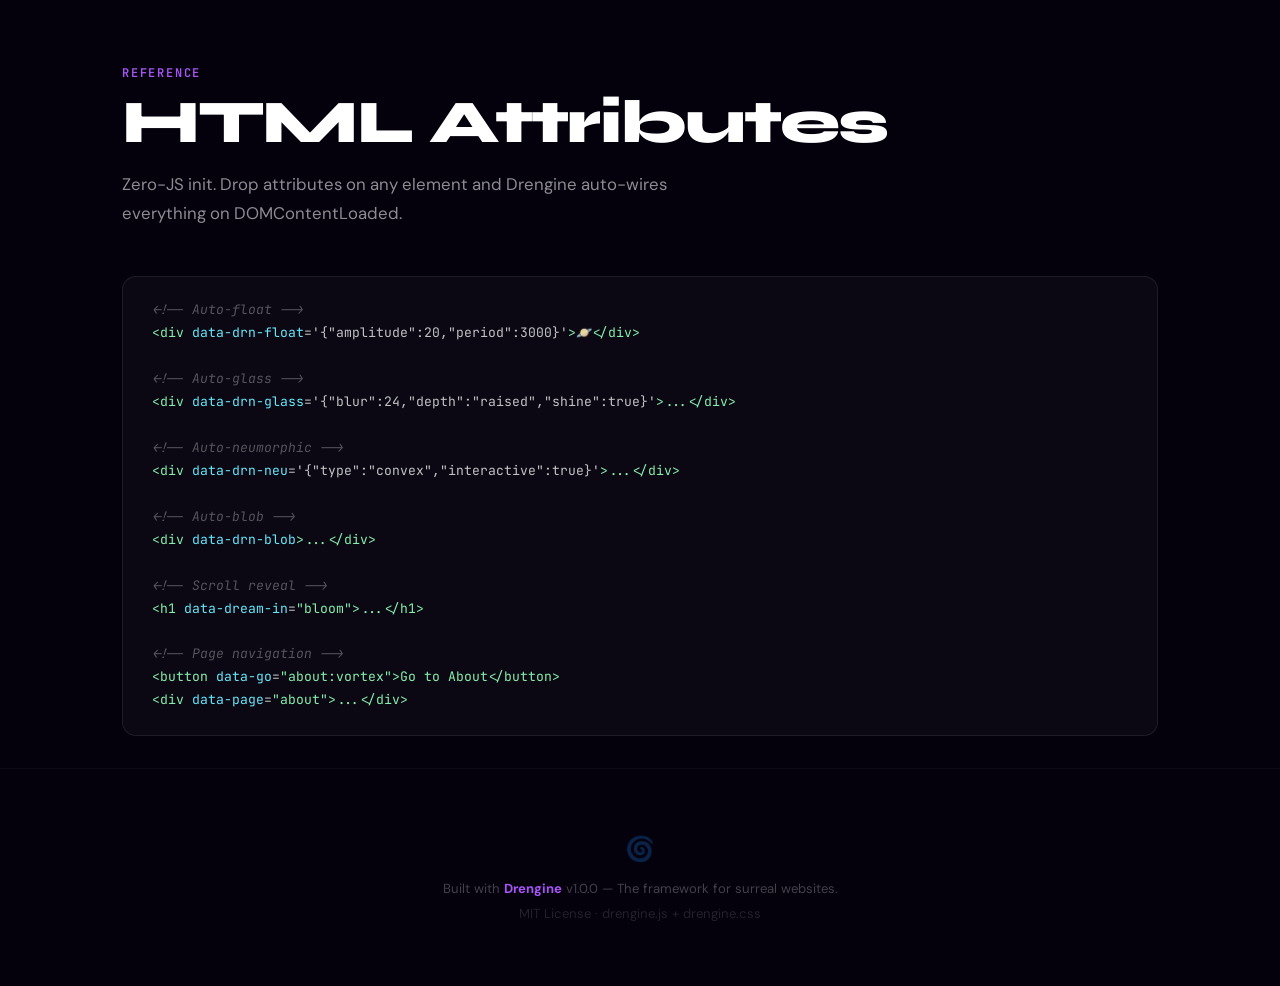
==== commit cbc3ba6d: "Update index.html" ====
--- a/index.html
+++ b/index.html
@@ -3,9 +3,11 @@
 <head>
   <meta charset="UTF-8" />
   <meta name="viewport" content="width=device-width, initial-scale=1.0" />
+  <meta name="keywords"
+content="Drengine, framework, javascript, web framework, drengine-framework" />
   <title>Drengine — Surreal Web Framework</title>
 
-  <!-- Fonts -->
+  <-- Fonts -->
   <link rel="preconnect" href="https://fonts.googleapis.com" />
   <link rel="preconnect" href="https://fonts.gstatic.com" crossorigin />
   <link href="https://fonts.googleapis.com/css2?family=Syne:wght@400;700;800&family=DM+Sans:ital,opsz,wght@0,9..40,300;0,9..40,400;0,9..40,600;1,9..40,300&family=JetBrains+Mono:wght@400;600&display=swap" rel="stylesheet" />
